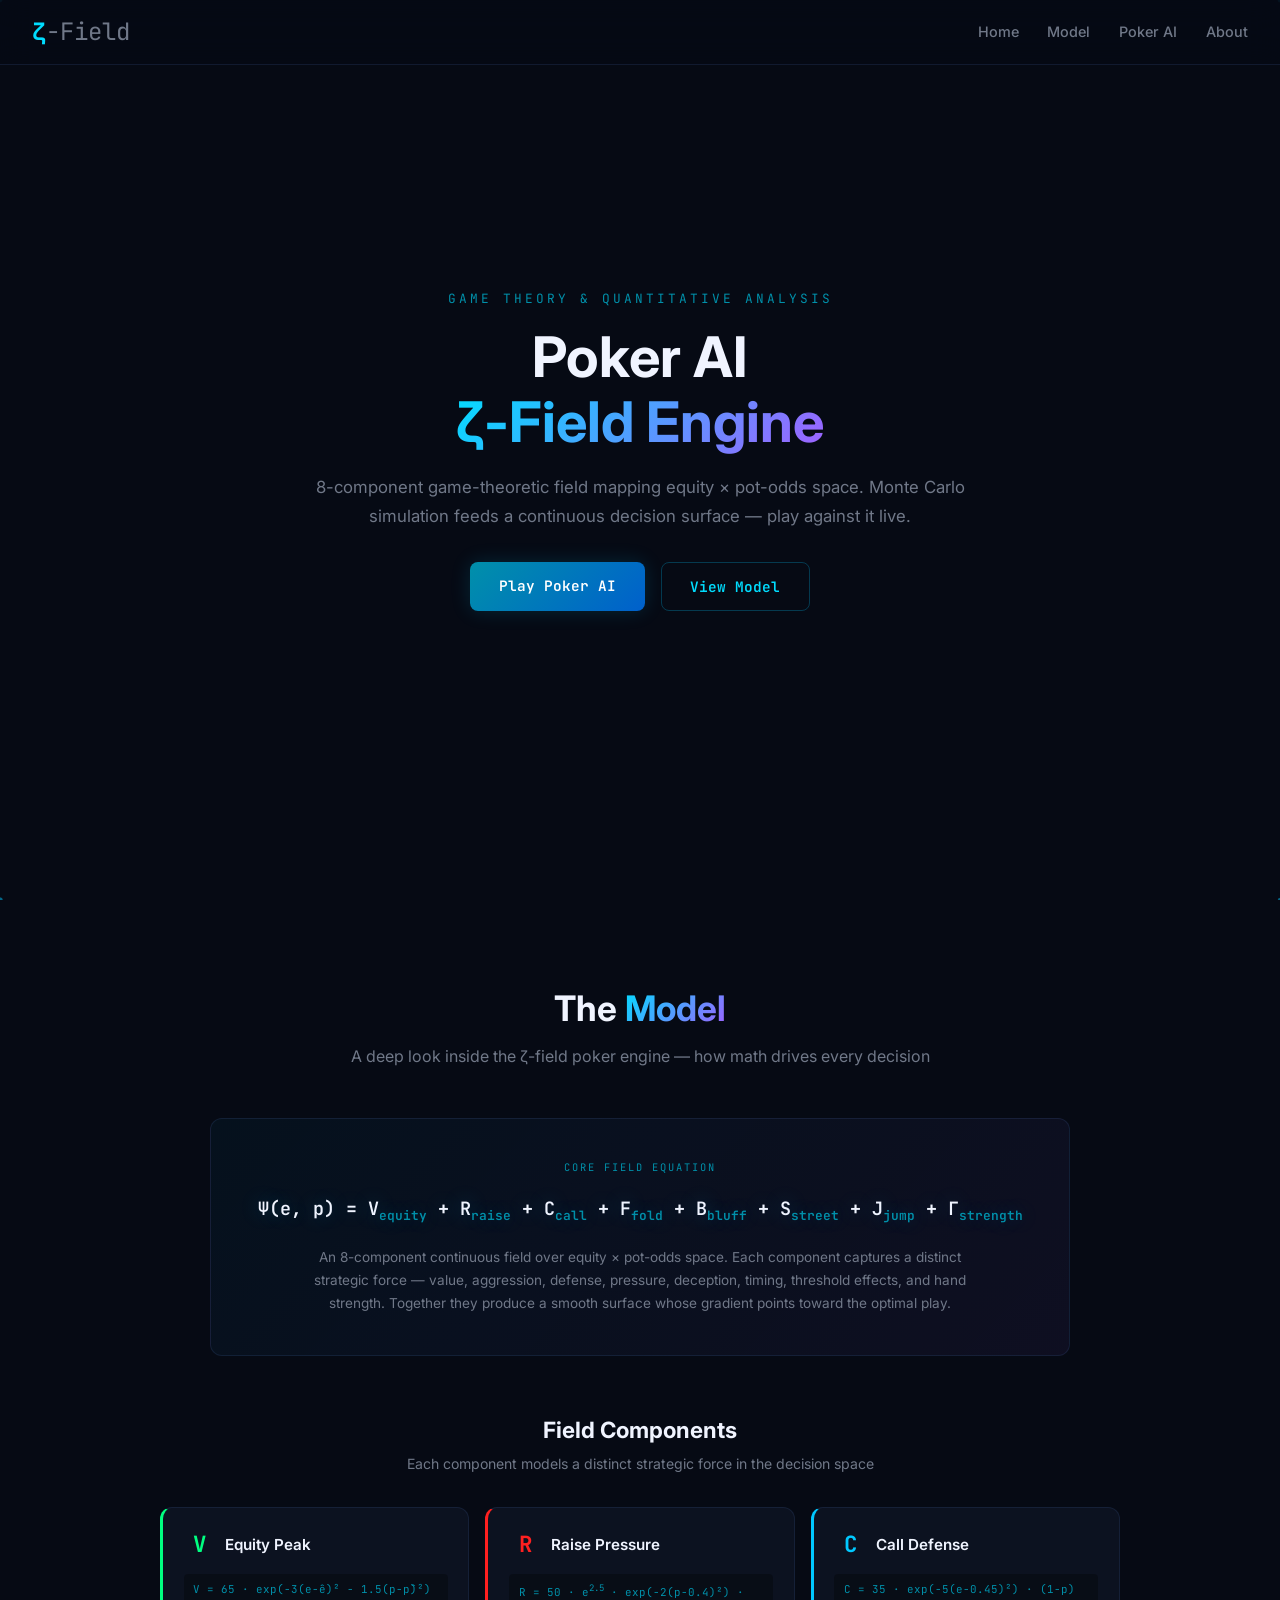
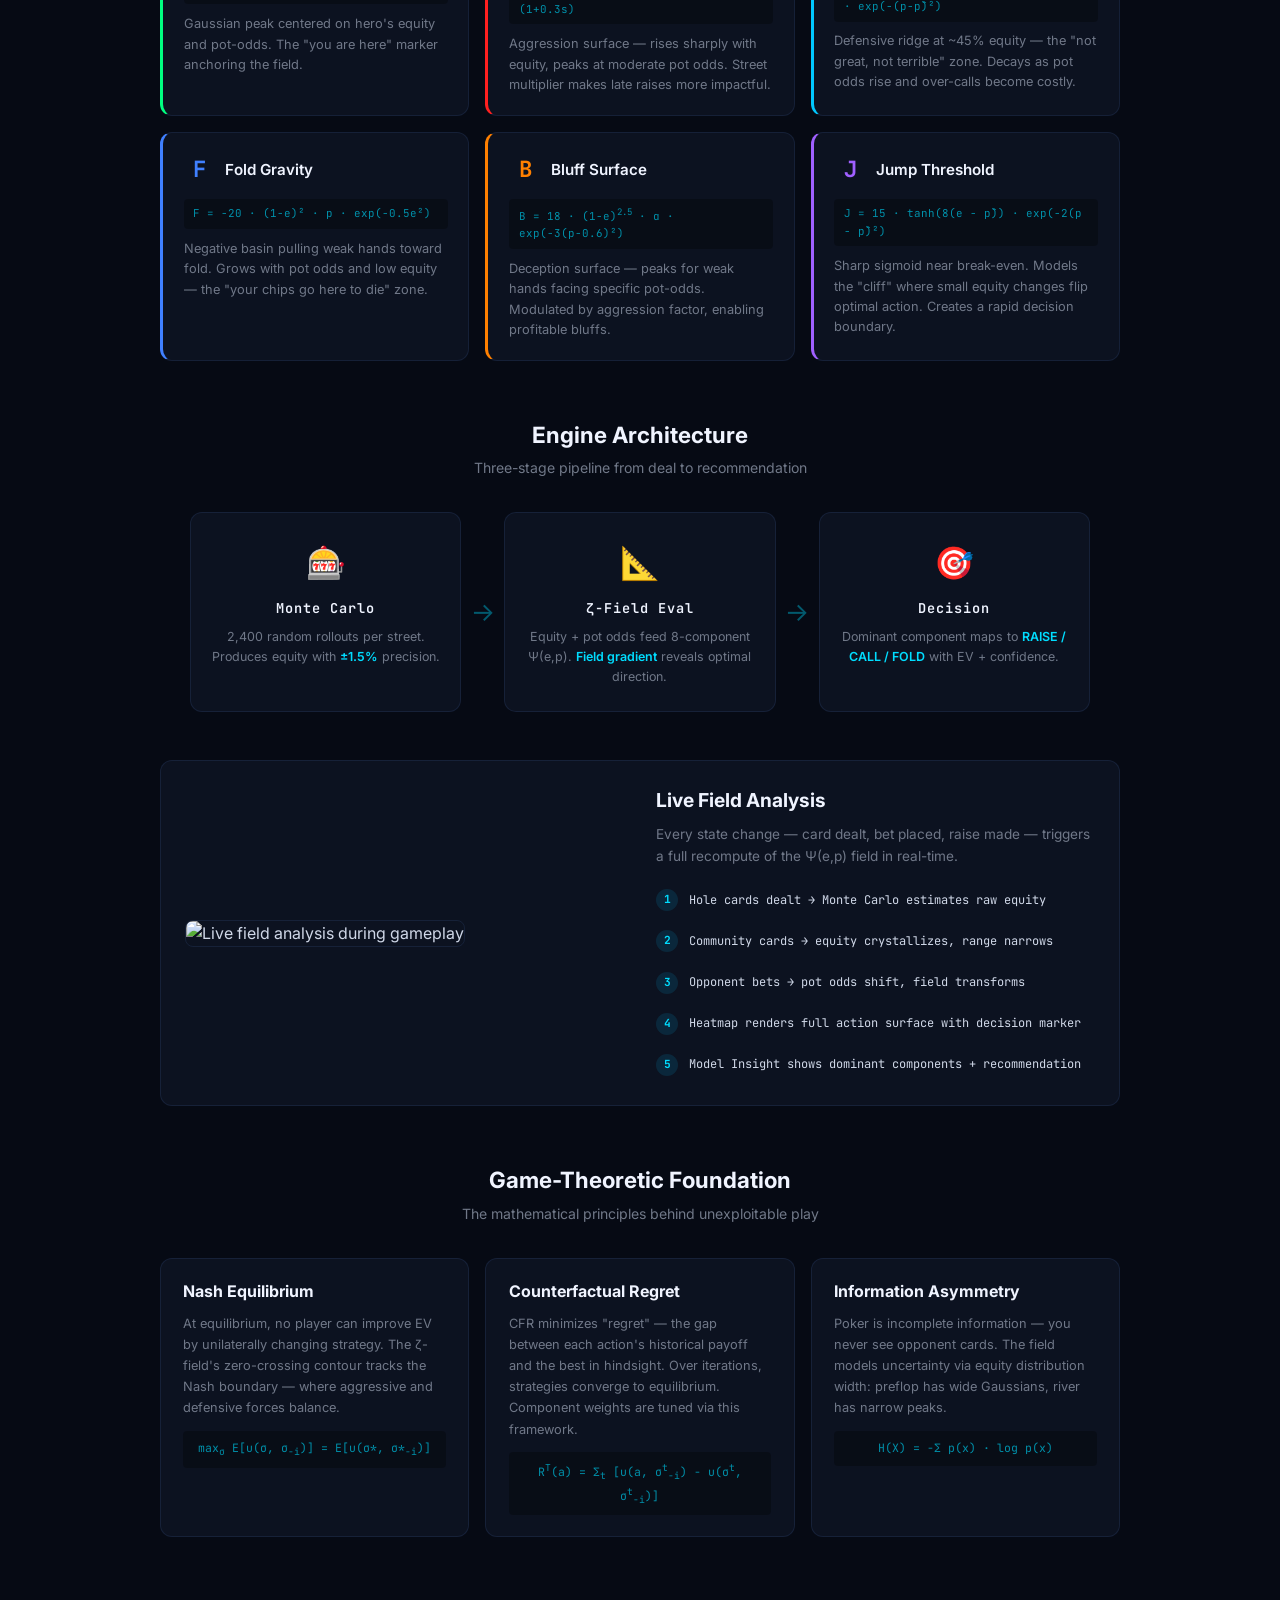
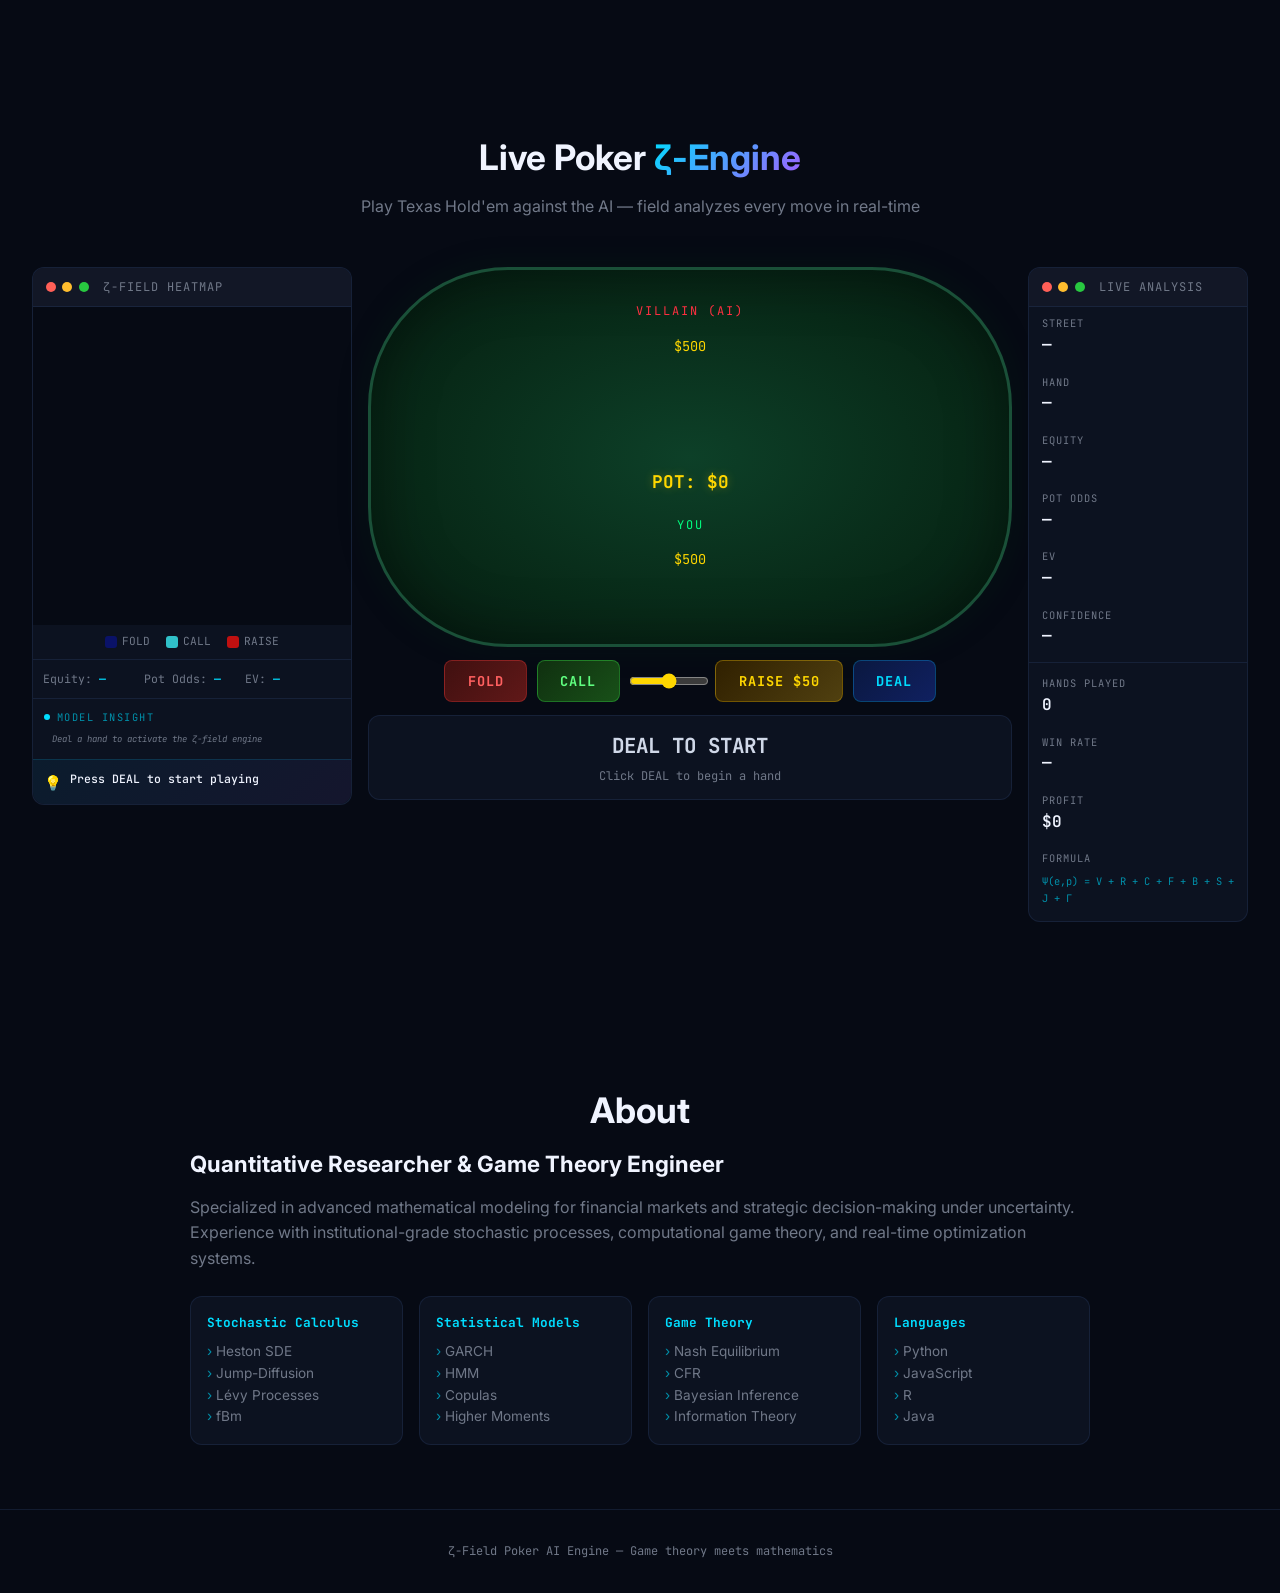
==== portfolio/index.html @ fd322543 "feat: ζ-Field Poker AI Engine — live strategy analysis - Interactive Texas Hold'em with real-time ζ-" ====
<!DOCTYPE html>
<html lang="en">

<head>
  <meta charset="UTF-8">
  <meta name="viewport" content="width=device-width, initial-scale=1.0">
  <meta http-equiv="Cache-Control" content="no-cache, no-store, must-revalidate">
  <meta http-equiv="Pragma" content="no-cache">
  <meta http-equiv="Expires" content="0">
  <title>ζ-Field Poker AI — Live Strategy Analysis</title>
  <meta name="description"
    content="Advanced quantitative models: Heston SV, GARCH, Merton jump-diffusion, Lévy processes, and game-theoretic poker AI with live information field analysis.">
  <link rel="preconnect" href="https://fonts.googleapis.com">
  <link
    href="https://fonts.googleapis.com/css2?family=Inter:wght@300;400;500;600;700&family=JetBrains+Mono:wght@400;500;700&display=swap"
    rel="stylesheet">
  <link rel="stylesheet" href="style.css?v=6">
</head>

<body>
  <!-- ═══ NAV ═══ -->
  <nav id="nav">
    <div class="nav-brand">ζ<span>-Field</span></div>
    <div class="nav-links">
      <a href="#hero">Home</a>
      <a href="#models">Model</a>
      <a href="#poker">Poker AI</a>
      <a href="#about">About</a>
    </div>
  </nav>

  <!-- ═══ HERO ═══ -->
  <section id="hero">
    <canvas id="hero-canvas"></canvas>
    <div class="hero-content">
      <p class="hero-tag">GAME THEORY & QUANTITATIVE ANALYSIS</p>
      <h1>Poker AI<br><span class="gradient-text">ζ-Field Engine</span></h1>
      <p class="hero-desc">8-component game-theoretic field mapping equity × pot-odds space. Monte Carlo simulation
        feeds a continuous decision surface — play against it live.</p>
      <div class="hero-btns">
        <a href="#poker" class="btn btn-primary">Play Poker AI</a>
        <a href="#models" class="btn btn-secondary">View Model</a>
      </div>
    </div>
  </section>

  <!-- ═══ MODEL (Poker AI Deep-Dive) ═══ -->
  <section id="models">
    <h2 class="section-title">The <span class="gradient-text">Model</span></h2>
    <p class="section-sub">A deep look inside the ζ-field poker engine — how math drives every decision</p>

    <!-- Formula Banner -->
    <div class="formula-banner">
      <div class="formula-label">CORE FIELD EQUATION</div>
      <div class="formula-main">
        Ψ(e, p) = V<sub>equity</sub> + R<sub>raise</sub> + C<sub>call</sub> + F<sub>fold</sub> + B<sub>bluff</sub> +
        S<sub>street</sub> + J<sub>jump</sub> + Γ<sub>strength</sub>
      </div>
      <div class="formula-desc">
        An 8-component continuous field over equity × pot-odds space. Each component captures a distinct
        strategic force — value, aggression, defense, pressure, deception, timing, threshold effects, and hand strength.
        Together they produce a smooth surface whose gradient points toward the optimal play.
      </div>
    </div>

    <!-- Component Breakdown -->
    <h3 class="model-section-title">Field Components</h3>
    <p class="model-section-sub">Each component models a distinct strategic force in the decision space</p>

    <div class="component-cards-grid">
      <div class="comp-card" style="--accent:#00ff80">
        <div class="comp-card-header">
          <span class="comp-symbol">V</span>
          <span class="comp-name">Equity Peak</span>
        </div>
        <div class="comp-formula">V = 65 · exp(-3(e−ê)² − 1.5(p−p̂)²)</div>
        <p class="comp-desc">Gaussian peak centered on hero's equity and pot-odds. The "you are here" marker anchoring
          the field.</p>
      </div>

      <div class="comp-card" style="--accent:#ff2020">
        <div class="comp-card-header">
          <span class="comp-symbol">R</span>
          <span class="comp-name">Raise Pressure</span>
        </div>
        <div class="comp-formula">R = 50 · e<sup>2.5</sup> · exp(-2(p−0.4)²) · (1+0.3s)</div>
        <p class="comp-desc">Aggression surface — rises sharply with equity, peaks at moderate pot odds. Street
          multiplier makes late raises more impactful.</p>
      </div>

      <div class="comp-card" style="--accent:#00c8ff">
        <div class="comp-card-header">
          <span class="comp-symbol">C</span>
          <span class="comp-name">Call Defense</span>
        </div>
        <div class="comp-formula">C = 35 · exp(-5(e−0.45)²) · (1−p) · exp(-(p−p̂)²)</div>
        <p class="comp-desc">Defensive ridge at ~45% equity — the "not great, not terrible" zone. Decays as pot odds
          rise and over-calls become costly.</p>
      </div>

      <div class="comp-card" style="--accent:#4080ff">
        <div class="comp-card-header">
          <span class="comp-symbol">F</span>
          <span class="comp-name">Fold Gravity</span>
        </div>
        <div class="comp-formula">F = −20 · (1−e)² · p · exp(-0.5e²)</div>
        <p class="comp-desc">Negative basin pulling weak hands toward fold. Grows with pot odds and low equity — the
          "your chips go here to die" zone.</p>
      </div>

      <div class="comp-card" style="--accent:#ff8000">
        <div class="comp-card-header">
          <span class="comp-symbol">B</span>
          <span class="comp-name">Bluff Surface</span>
        </div>
        <div class="comp-formula">B = 18 · (1−e)<sup>2.5</sup> · α · exp(-3(p−0.6)²)</div>
        <p class="comp-desc">Deception surface — peaks for weak hands facing specific pot-odds. Modulated by aggression
          factor, enabling profitable bluffs.</p>
      </div>

      <div class="comp-card" style="--accent:#a060ff">
        <div class="comp-card-header">
          <span class="comp-symbol">J</span>
          <span class="comp-name">Jump Threshold</span>
        </div>
        <div class="comp-formula">J = 15 · tanh(8(e − p̂)) · exp(-2(p − p̂)²)</div>
        <p class="comp-desc">Sharp sigmoid near break-even. Models the "cliff" where small equity changes flip optimal
          action. Creates a rapid decision boundary.</p>
      </div>
    </div>

    <!-- Architecture Pipeline -->
    <h3 class="model-section-title">Engine Architecture</h3>
    <p class="model-section-sub">Three-stage pipeline from deal to recommendation</p>

    <div class="architecture-pipeline">
      <div class="pipe-stage">
        <div class="pipe-icon">🎰</div>
        <div class="pipe-title">Monte Carlo</div>
        <div class="pipe-desc">2,400 random rollouts per street. Produces equity with <span
            class="pipe-highlight">±1.5%</span> precision.</div>
      </div>
      <div class="pipe-arrow">→</div>
      <div class="pipe-stage">
        <div class="pipe-icon">📐</div>
        <div class="pipe-title">ζ-Field Eval</div>
        <div class="pipe-desc">Equity + pot odds feed 8-component Ψ(e,p). <span class="pipe-highlight">Field
            gradient</span> reveals optimal direction.</div>
      </div>
      <div class="pipe-arrow">→</div>
      <div class="pipe-stage">
        <div class="pipe-icon">🎯</div>
        <div class="pipe-title">Decision</div>
        <div class="pipe-desc">Dominant component maps to <span class="pipe-highlight">RAISE / CALL / FOLD</span> with
          EV + confidence.</div>
      </div>
    </div>

    <!-- How It Works — with GIF -->
    <div class="model-walkthrough">
      <div class="walkthrough-visual">
        <img src="assets/poker_game_analysis.gif" alt="Live field analysis during gameplay" loading="lazy">
      </div>
      <div class="walkthrough-text">
        <h3>Live Field Analysis</h3>
        <p>Every state change — card dealt, bet placed, raise made — triggers a full recompute of the Ψ(e,p) field in
          real-time.</p>
        <div class="walkthrough-steps">
          <div class="ws"><span class="ws-num">1</span> Hole cards dealt → Monte Carlo estimates raw equity</div>
          <div class="ws"><span class="ws-num">2</span> Community cards → equity crystallizes, range narrows</div>
          <div class="ws"><span class="ws-num">3</span> Opponent bets → pot odds shift, field transforms</div>
          <div class="ws"><span class="ws-num">4</span> Heatmap renders full action surface with decision marker</div>
          <div class="ws"><span class="ws-num">5</span> Model Insight shows dominant components + recommendation</div>
        </div>
      </div>
    </div>

    <!-- Game Theory Section -->
    <div class="model-theory-section">
      <h3 class="model-section-title">Game-Theoretic Foundation</h3>
      <p class="model-section-sub">The mathematical principles behind unexploitable play</p>
      <div class="theory-grid">
        <div class="theory-card">
          <h4>Nash Equilibrium</h4>
          <p>At equilibrium, no player can improve EV by unilaterally changing strategy. The ζ-field's zero-crossing
            contour tracks the Nash boundary — where aggressive and defensive forces balance.</p>
          <div class="theory-formula">max<sub>σ</sub> E[u(σ, σ<sub>−i</sub>)] = E[u(σ*, σ*<sub>−i</sub>)]</div>
        </div>
        <div class="theory-card">
          <h4>Counterfactual Regret</h4>
          <p>CFR minimizes "regret" — the gap between each action's historical payoff and the best in hindsight. Over
            iterations, strategies converge to equilibrium. Component weights are tuned via this framework.</p>
          <div class="theory-formula">R<sup>T</sup>(a) = Σ<sub>t</sub> [u(a, σ<sup>t</sup><sub>−i</sub>) −
            u(σ<sup>t</sup>, σ<sup>t</sup><sub>−i</sub>)]</div>
        </div>
        <div class="theory-card">
          <h4>Information Asymmetry</h4>
          <p>Poker is incomplete information — you never see opponent cards. The field models uncertainty via equity
            distribution width: preflop has wide Gaussians, river has narrow peaks.</p>
          <div class="theory-formula">H(X) = −Σ p(x) · log p(x)</div>
        </div>
      </div>
    </div>
  </section>

  <!-- ═══ POKER GAME ═══ -->
  <section id="poker">
    <h2 class="section-title">Live Poker <span class="gradient-text">ζ-Engine</span></h2>
    <p class="section-sub">Play Texas Hold'em against the AI — field analyzes every move in real-time</p>

    <div class="poker-layout">
      <!-- LEFT: Field heatmap -->
      <div class="poker-field-panel">
        <div class="panel-header">
          <span class="panel-dot red"></span><span class="panel-dot yellow"></span><span class="panel-dot green"></span>
          <span class="panel-title">ζ-FIELD HEATMAP</span>
        </div>
        <canvas id="field-canvas" width="400" height="400"></canvas>
        <div class="field-legend">
          <span class="legend-item"><span class="swatch" style="background:#0a1268"></span>FOLD</span>
          <span class="legend-item"><span class="swatch" style="background:#30c0c8"></span>CALL</span>
          <span class="legend-item"><span class="swatch" style="background:#c01010"></span>RAISE</span>
        </div>
        <div id="field-info" class="field-info">
          <div>Equity: <span id="fi-equity">—</span></div>
          <div>Pot Odds: <span id="fi-potodds">—</span></div>
          <div>EV: <span id="fi-ev">—</span></div>
        </div>
        <div class="model-commentary" id="model-commentary">
          <div class="commentary-header">MODEL INSIGHT</div>
          <div class="c-context" style="font-style:italic;opacity:0.7">Deal a hand to activate the ζ-field engine</div>
        </div>
        <div class="suggestion-line" id="suggestion-line">
          <span class="suggestion-icon" id="suggestion-icon">💡</span>
          <span class="suggestion-text" id="suggestion-text">Press DEAL to start playing</span>
        </div>
      </div>

      <!-- CENTER: Game Table -->
      <div class="poker-table-panel">
        <div class="table-felt">
          <!-- Opponent -->
          <div class="player-area opp">
            <div class="player-label">VILLAIN (AI)</div>
            <div class="player-cards" id="opp-cards"></div>
            <div class="player-stack" id="opp-stack">$500</div>
          </div>

          <!-- Community -->
          <div class="community-area">
            <div class="community-cards" id="community-cards"></div>
            <div class="pot-display" id="pot-display">POT: $0</div>
          </div>

          <!-- Hero -->
          <div class="player-area hero">
            <div class="player-label">YOU</div>
            <div class="player-cards" id="hero-cards"></div>
            <div class="player-stack" id="hero-stack">$500</div>
          </div>
        </div>

        <!-- Controls -->
        <div class="controls" id="controls">
          <button class="ctrl-btn fold" id="btn-fold" onclick="pokerUI.fold()">FOLD</button>
          <button class="ctrl-btn call" id="btn-call" onclick="pokerUI.call()">CALL</button>
          <div class="raise-group">
            <input type="range" id="raise-slider" min="1" max="100" value="50">
            <button class="ctrl-btn raise" id="btn-raise" onclick="pokerUI.raise()">RAISE $<span
                id="raise-val">50</span></button>
          </div>
          <button class="ctrl-btn deal" id="btn-deal" onclick="pokerUI.newHand()">DEAL</button>
        </div>

        <!-- Recommendation -->
        <div class="recommendation" id="recommendation">
          <div class="rec-action" id="rec-action">DEAL TO START</div>
          <div class="rec-details" id="rec-details">Click DEAL to begin a hand</div>
        </div>
      </div>

      <!-- RIGHT: Stats -->
      <div class="poker-stats-panel">
        <div class="panel-header">
          <span class="panel-dot red"></span><span class="panel-dot yellow"></span><span class="panel-dot green"></span>
          <span class="panel-title">LIVE ANALYSIS</span>
        </div>
        <div class="stat-block">
          <div class="stat-label">STREET</div>
          <div class="stat-value" id="stat-street">—</div>
        </div>
        <div class="stat-block">
          <div class="stat-label">HAND</div>
          <div class="stat-value" id="stat-hand">—</div>
        </div>
        <div class="stat-block">
          <div class="stat-label">EQUITY</div>
          <div class="stat-value" id="stat-equity">—</div>
        </div>
        <div class="stat-block">
          <div class="stat-label">POT ODDS</div>
          <div class="stat-value" id="stat-potodds">—</div>
        </div>
        <div class="stat-block">
          <div class="stat-label">EV</div>
          <div class="stat-value" id="stat-ev">—</div>
        </div>
        <div class="stat-block">
          <div class="stat-label">CONFIDENCE</div>
          <div class="stat-value" id="stat-conf">—</div>
        </div>
        <hr class="stat-divider">
        <div class="stat-block">
          <div class="stat-label">HANDS PLAYED</div>
          <div class="stat-value" id="stat-hands">0</div>
        </div>
        <div class="stat-block">
          <div class="stat-label">WIN RATE</div>
          <div class="stat-value" id="stat-winrate">—</div>
        </div>
        <div class="stat-block">
          <div class="stat-label">PROFIT</div>
          <div class="stat-value" id="stat-profit">$0</div>
        </div>
        <div class="stat-block">
          <div class="stat-label">FORMULA</div>
          <div class="stat-formula">Ψ(e,p) = V + R + C + F + B + S + J + Γ</div>
        </div>
      </div>
    </div>
  </section>

  <!-- ═══ ABOUT ═══ -->
  <section id="about">
    <h2 class="section-title">About</h2>
    <div class="about-content">
      <div class="about-text">
        <h3>Quantitative Researcher & Game Theory Engineer</h3>
        <p>Specialized in advanced mathematical modeling for financial markets and strategic decision-making under
          uncertainty. Experience with institutional-grade stochastic processes, computational game theory, and
          real-time optimization systems.</p>
        <div class="skills-grid">
          <div class="skill-group">
            <h4>Stochastic Calculus</h4>
            <ul>
              <li>Heston SDE</li>
              <li>Jump-Diffusion</li>
              <li>Lévy Processes</li>
              <li>fBm</li>
            </ul>
          </div>
          <div class="skill-group">
            <h4>Statistical Models</h4>
            <ul>
              <li>GARCH</li>
              <li>HMM</li>
              <li>Copulas</li>
              <li>Higher Moments</li>
            </ul>
          </div>
          <div class="skill-group">
            <h4>Game Theory</h4>
            <ul>
              <li>Nash Equilibrium</li>
              <li>CFR</li>
              <li>Bayesian Inference</li>
              <li>Information Theory</li>
            </ul>
          </div>
          <div class="skill-group">
            <h4>Languages</h4>
            <ul>
              <li>Python</li>
              <li>JavaScript</li>
              <li>R</li>
              <li>Java</li>
            </ul>
          </div>
        </div>
      </div>
    </div>
  </section>

  <footer>
    <p>ζ-Field Poker AI Engine — Game theory meets mathematics</p>
  </footer>

  <script type="module" src="poker/ui.js?v=6"></script>
  <script src="main.js?v=6"></script>
</body>

</html>
---- portfolio/style.css ----
/* ═══════════════════════════════════════════════════════════
   ζ-Field Portfolio — Design System
   Dark premium aesthetic with glassmorphism + cyan accents
   ═══════════════════════════════════════════════════════════ */

/* ── Reset ── */
*,
*::before,
*::after {
  box-sizing: border-box;
  margin: 0;
  padding: 0;
}

:root {
  --bg-deep: #060a14;
  --bg-card: #0c1220;
  --bg-glass: rgba(12, 18, 32, 0.75);
  --bg-felt: #0a3020;
  --border: rgba(40, 60, 100, 0.35);
  --border-glow: rgba(0, 200, 255, 0.25);
  --cyan: #00ddff;
  --cyan-dim: #0090aa;
  --green: #00ff80;
  --red: #ff3040;
  --gold: #ffd700;
  --orange: #ff8c00;
  --text: #d0d8e8;
  --text-dim: #707888;
  --text-bright: #f0f4ff;
  --mono: 'JetBrains Mono', 'Fira Code', monospace;
  --sans: 'Inter', system-ui, sans-serif;
  --radius: 12px;
  --glow: 0 0 20px rgba(0, 200, 255, 0.15);
}

html {
  scroll-behavior: smooth;
}

body {
  font-family: var(--sans);
  background: var(--bg-deep);
  color: var(--text);
  line-height: 1.6;
  overflow-x: hidden;
}

/* ── NAV ── */
#nav {
  position: fixed;
  top: 0;
  left: 0;
  right: 0;
  z-index: 100;
  display: flex;
  align-items: center;
  justify-content: space-between;
  padding: 0.8rem 2rem;
  background: rgba(6, 10, 20, 0.85);
  backdrop-filter: blur(16px);
  border-bottom: 1px solid var(--border);
}

.nav-brand {
  font-family: var(--mono);
  font-size: 1.5rem;
  font-weight: 700;
  color: var(--cyan);
}

.nav-brand span {
  color: var(--text-dim);
  font-weight: 400;
}

.nav-links {
  display: flex;
  gap: 1.8rem;
}

.nav-links a {
  color: var(--text-dim);
  text-decoration: none;
  font-size: 0.9rem;
  font-weight: 500;
  transition: color 0.2s;
}

.nav-links a:hover {
  color: var(--cyan);
}

/* ── HERO ── */
#hero {
  position: relative;
  min-height: 100vh;
  display: flex;
  align-items: center;
  justify-content: center;
  overflow: hidden;
}

#hero-canvas {
  position: absolute;
  inset: 0;
  width: 100%;
  height: 100%;
  opacity: 0.5;
}

.hero-content {
  position: relative;
  z-index: 2;
  text-align: center;
  max-width: 720px;
  padding: 2rem;
}

.hero-tag {
  font-family: var(--mono);
  font-size: 0.8rem;
  letter-spacing: 3px;
  color: var(--cyan-dim);
  margin-bottom: 1rem;
}

.hero-content h1 {
  font-size: 3.5rem;
  font-weight: 700;
  line-height: 1.15;
  color: var(--text-bright);
  margin-bottom: 1.2rem;
}

.gradient-text {
  background: linear-gradient(135deg, var(--cyan), #a060ff, var(--cyan));
  background-size: 200% 200%;
  -webkit-background-clip: text;
  -webkit-text-fill-color: transparent;
  background-clip: text;
  animation: gradShift 4s ease infinite;
}

@keyframes gradShift {

  0%,
  100% {
    background-position: 0% 50%;
  }

  50% {
    background-position: 100% 50%;
  }
}

.hero-desc {
  font-size: 1.05rem;
  color: var(--text-dim);
  margin-bottom: 2rem;
  line-height: 1.7;
}

.hero-btns {
  display: flex;
  gap: 1rem;
  justify-content: center;
}

.btn {
  display: inline-block;
  padding: 0.75rem 1.8rem;
  border-radius: 8px;
  font-family: var(--mono);
  font-size: 0.9rem;
  font-weight: 600;
  text-decoration: none;
  transition: all 0.25s;
  cursor: pointer;
  border: none;
}

.btn-primary {
  background: linear-gradient(135deg, var(--cyan-dim), #0060cc);
  color: #fff;
  box-shadow: var(--glow);
}

.btn-primary:hover {
  transform: translateY(-2px);
  box-shadow: 0 0 30px rgba(0, 200, 255, 0.3);
}

.btn-secondary {
  background: transparent;
  color: var(--cyan);
  border: 1px solid var(--border-glow);
}

.btn-secondary:hover {
  background: rgba(0, 200, 255, 0.08);
}

/* ── SECTIONS ── */
section {
  padding: 5rem 2rem;
  max-width: 1400px;
  margin: 0 auto;
}

.section-title {
  font-size: 2.2rem;
  font-weight: 700;
  text-align: center;
  margin-bottom: 0.5rem;
  color: var(--text-bright);
}

.section-sub {
  text-align: center;
  color: var(--text-dim);
  font-size: 1rem;
  margin-bottom: 3rem;
}

/* ── FORMULA BANNER ── */
.formula-banner {
  text-align: center;
  padding: 2.5rem 2rem;
  margin: 2rem auto;
  max-width: 860px;
  background: linear-gradient(135deg, rgba(0, 200, 255, 0.04), rgba(160, 96, 255, 0.06));
  border: 1px solid var(--border);
  border-radius: var(--radius);
  position: relative;
}

.formula-label {
  font-family: var(--mono);
  font-size: 0.65rem;
  letter-spacing: 2px;
  color: var(--cyan-dim);
  margin-bottom: 1rem;
}

.formula-main {
  font-family: var(--mono);
  font-size: 1.15rem;
  font-weight: 600;
  color: var(--text-bright);
  text-shadow: 0 0 20px rgba(0, 200, 255, 0.3);
  line-height: 1.8;
  margin-bottom: 1.2rem;
}

.formula-main sub {
  font-size: 0.7em;
  color: var(--cyan-dim);
}

.formula-desc {
  font-size: 0.85rem;
  color: var(--text-dim);
  line-height: 1.7;
  max-width: 680px;
  margin: 0 auto;
}

/* ── MODEL SECTION TITLES ── */
.model-section-title {
  text-align: center;
  font-size: 1.4rem;
  color: var(--text-bright);
  margin-top: 3.5rem;
  margin-bottom: 0.3rem;
}

.model-section-sub {
  text-align: center;
  font-size: 0.88rem;
  color: var(--text-dim);
  margin-bottom: 2rem;
}

/* ── COMPONENT CARDS (3×2) ── */
.component-cards-grid {
  display: grid;
  grid-template-columns: repeat(3, 1fr);
  gap: 1rem;
  max-width: 960px;
  margin: 0 auto 2rem;
}

.comp-card {
  background: var(--bg-card);
  border: 1px solid var(--border);
  border-left: 3px solid var(--accent, var(--cyan));
  border-radius: var(--radius);
  padding: 1.2rem 1.3rem;
  transition: transform 0.25s, box-shadow 0.25s, border-color 0.25s;
}

.comp-card:hover {
  transform: translateY(-3px);
  box-shadow: 0 0 18px rgba(0, 200, 255, 0.12);
  border-color: var(--accent, var(--cyan));
}

.comp-card-header {
  display: flex;
  align-items: center;
  gap: 0.6rem;
  margin-bottom: 0.7rem;
}

.comp-symbol {
  font-family: var(--mono);
  font-size: 1.4rem;
  font-weight: 700;
  color: var(--accent, var(--cyan));
  width: 2rem;
  text-align: center;
}

.comp-name {
  font-size: 0.95rem;
  font-weight: 600;
  color: var(--text-bright);
}

.comp-formula {
  font-family: var(--mono);
  font-size: 0.68rem;
  color: var(--cyan-dim);
  background: rgba(0, 0, 0, 0.3);
  padding: 0.4rem 0.6rem;
  border-radius: 4px;
  margin-bottom: 0.6rem;
  line-height: 1.6;
}

.comp-desc {
  font-size: 0.8rem;
  color: var(--text-dim);
  line-height: 1.6;
  margin: 0;
}

/* ── ARCHITECTURE PIPELINE ── */
.architecture-pipeline {
  display: flex;
  align-items: stretch;
  justify-content: center;
  gap: 0;
  max-width: 900px;
  margin: 0 auto 3rem;
}

.pipe-stage {
  flex: 1;
  text-align: center;
  padding: 1.5rem 1.2rem;
  background: var(--bg-card);
  border: 1px solid var(--border);
  border-radius: var(--radius);
  transition: transform 0.25s, box-shadow 0.25s;
}

.pipe-stage:hover {
  transform: translateY(-2px);
  box-shadow: 0 0 12px rgba(0, 200, 255, 0.1);
}

.pipe-icon {
  font-size: 2rem;
  margin-bottom: 0.6rem;
}

.pipe-title {
  font-family: var(--mono);
  font-size: 0.85rem;
  font-weight: 600;
  color: var(--text-bright);
  letter-spacing: 1px;
  margin-bottom: 0.5rem;
}

.pipe-desc {
  font-size: 0.78rem;
  color: var(--text-dim);
  line-height: 1.6;
}

.pipe-highlight {
  color: var(--cyan);
  font-weight: 600;
}

.pipe-arrow {
  display: flex;
  align-items: center;
  font-size: 1.6rem;
  color: var(--cyan-dim);
  padding: 0 0.6rem;
  opacity: 0.6;
}

/* ── MODEL WALKTHROUGH ── */
.model-walkthrough {
  display: grid;
  grid-template-columns: 1fr 1fr;
  gap: 2rem;
  align-items: center;
  max-width: 960px;
  margin: 2rem auto 3rem;
  padding: 1.5rem;
  background: var(--bg-card);
  border: 1px solid var(--border);
  border-radius: var(--radius);
}

.walkthrough-visual img {
  width: 100%;
  border-radius: 8px;
  border: 1px solid var(--border);
}

.walkthrough-text h3 {
  font-size: 1.2rem;
  color: var(--text-bright);
  margin-bottom: 0.5rem;
}

.walkthrough-text>p {
  font-size: 0.85rem;
  color: var(--text-dim);
  line-height: 1.6;
  margin-bottom: 1rem;
}

.walkthrough-steps {
  display: flex;
  flex-direction: column;
  gap: 0.5rem;
}

.ws {
  display: flex;
  align-items: center;
  gap: 0.7rem;
  font-family: var(--mono);
  font-size: 0.75rem;
  color: var(--text);
  padding: 0.35rem 0;
}

.ws-num {
  display: flex;
  align-items: center;
  justify-content: center;
  width: 22px;
  height: 22px;
  border-radius: 50%;
  background: rgba(0, 200, 255, 0.12);
  color: var(--cyan);
  font-weight: 700;
  font-size: 0.7rem;
  flex-shrink: 0;
}

/* ── THEORY SECTION ── */
.model-theory-section {
  max-width: 960px;
  margin: 0 auto 2rem;
}

.theory-grid {
  display: grid;
  grid-template-columns: repeat(3, 1fr);
  gap: 1rem;
}

.theory-card {
  background: var(--bg-card);
  border: 1px solid var(--border);
  border-radius: var(--radius);
  padding: 1.3rem 1.4rem;
  transition: transform 0.25s, box-shadow 0.25s;
}

.theory-card:hover {
  transform: translateY(-2px);
  box-shadow: 0 0 14px rgba(0, 200, 255, 0.08);
}

.theory-card h4 {
  font-size: 1rem;
  color: var(--text-bright);
  margin-bottom: 0.5rem;
}

.theory-card p {
  font-size: 0.8rem;
  color: var(--text-dim);
  line-height: 1.65;
  margin-bottom: 0.8rem;
}

.theory-formula {
  font-family: var(--mono);
  font-size: 0.72rem;
  color: var(--cyan-dim);
  background: rgba(0, 0, 0, 0.3);
  padding: 0.5rem 0.7rem;
  border-radius: 4px;
  text-align: center;
}

/* ═══════════════════════════════════════════
   POKER GAME
   ═══════════════════════════════════════════ */
.poker-layout {
  display: grid;
  grid-template-columns: 320px 1fr 220px;
  gap: 1rem;
  align-items: start;
}

/* ── PANEL HEADER ── */
.panel-header {
  display: flex;
  align-items: center;
  gap: 0.4rem;
  padding: 0.6rem 0.8rem;
  background: rgba(20, 25, 40, 0.8);
  border-radius: 8px 8px 0 0;
  border-bottom: 1px solid var(--border);
}

.panel-dot {
  width: 10px;
  height: 10px;
  border-radius: 50%;
}

.panel-dot.red {
  background: #ff5f57;
}

.panel-dot.yellow {
  background: #ffbd2e;
}

.panel-dot.green {
  background: #28c840;
}

.panel-title {
  font-family: var(--mono);
  font-size: 0.75rem;
  color: var(--text-dim);
  margin-left: 0.5rem;
  letter-spacing: 1px;
}

/* ── FIELD PANEL (left) ── */
.poker-field-panel {
  background: var(--bg-card);
  border: 1px solid var(--border);
  border-radius: var(--radius);
  overflow: hidden;
}

#field-canvas {
  width: 100%;
  height: auto;
  display: block;
  background: #060a14;
}

.field-legend {
  display: flex;
  justify-content: center;
  gap: 1rem;
  padding: 0.5rem;
  font-size: 0.7rem;
  color: var(--text-dim);
  font-family: var(--mono);
}

.legend-item {
  display: flex;
  align-items: center;
  gap: 0.3rem;
}

.swatch {
  width: 12px;
  height: 12px;
  border-radius: 3px;
}

.field-info {
  display: grid;
  grid-template-columns: 1fr 1fr 1fr;
  padding: 0.6rem;
  gap: 0.3rem;
  font-family: var(--mono);
  font-size: 0.72rem;
  color: var(--text-dim);
  border-top: 1px solid var(--border);
}

.field-info span {
  color: var(--cyan);
  font-weight: 600;
}

/* ── MODEL COMMENTARY ── */
.model-commentary {
  border-top: 1px solid var(--border);
  padding: 0.6rem 0.7rem;
}

.commentary-header {
  font-family: var(--mono);
  font-size: 0.65rem;
  letter-spacing: 1.5px;
  color: var(--cyan-dim);
  margin-bottom: 0.4rem;
  display: flex;
  align-items: center;
  gap: 0.4rem;
}

.commentary-header::before {
  content: '';
  display: inline-block;
  width: 6px;
  height: 6px;
  border-radius: 50%;
  background: var(--cyan);
  animation: pulse-dot 1.5s ease-in-out infinite;
}

@keyframes pulse-dot {

  0%,
  100% {
    opacity: 0.3;
  }

  50% {
    opacity: 1;
  }
}

@keyframes fadeSlideIn {
  from {
    opacity: 0;
    transform: translateX(-6px);
  }

  to {
    opacity: 1;
    transform: translateX(0);
  }
}

/* ── Commentary structured lines ── */
.model-commentary .c-headline {
  font-family: var(--mono);
  font-size: 0.72rem;
  font-weight: 600;
  line-height: 1.5;
  padding: 0.35rem 0.5rem;
  margin-bottom: 0.15rem;
  background: rgba(0, 200, 255, 0.04);
  border-left: 2px solid var(--cyan);
  border-radius: 0 4px 4px 0;
  animation: fadeSlideIn 0.3s ease-out;
}

.model-commentary .c-stat {
  font-family: var(--mono);
  font-size: 0.62rem;
  line-height: 1.6;
  padding: 0.12rem 0.5rem;
  color: var(--text);
  animation: fadeSlideIn 0.3s ease-out 0.05s both;
}

.model-commentary .c-detail {
  font-family: var(--mono);
  font-size: 0.58rem;
  line-height: 1.5;
  padding: 0.1rem 0.5rem;
  color: var(--text-dim);
  letter-spacing: 0.5px;
  animation: fadeSlideIn 0.3s ease-out 0.1s both;
}

.model-commentary .c-context {
  font-family: var(--mono);
  font-size: 0.56rem;
  line-height: 1.5;
  padding: 0.1rem 0.5rem 0.2rem;
  color: var(--text-dim);
  font-style: italic;
  opacity: 0.7;
  animation: fadeSlideIn 0.3s ease-out 0.15s both;
}


/* ── SUGGESTION LINE ── */
.suggestion-line {
  display: flex;
  align-items: flex-start;
  gap: 0.5rem;
  padding: 0.6rem 0.7rem;
  background: linear-gradient(135deg, rgba(0, 200, 255, 0.06), rgba(160, 96, 255, 0.06));
  border-top: 1px solid rgba(0, 200, 255, 0.15);
  border-radius: 0 0 var(--radius) var(--radius);
}

.suggestion-icon {
  font-size: 0.9rem;
  flex-shrink: 0;
  margin-top: 1px;
}

.suggestion-text {
  font-family: var(--mono);
  font-size: 0.72rem;
  line-height: 1.5;
  color: var(--text-bright);
  font-weight: 500;
}

/* ── TABLE PANEL (center) ── */
.poker-table-panel {
  display: flex;
  flex-direction: column;
  gap: 0.8rem;
}

.table-felt {
  background: radial-gradient(ellipse at center, #0d4028 0%, #082a18 60%, #051a10 100%);
  border: 3px solid #1a5038;
  border-radius: 140px;
  padding: 2rem 1.5rem;
  display: flex;
  flex-direction: column;
  align-items: center;
  gap: 1.2rem;
  min-height: 380px;
  box-shadow: inset 0 0 60px rgba(0, 0, 0, 0.4), 0 0 30px rgba(0, 40, 20, 0.3);
}

/* Player areas */
.player-area {
  text-align: center;
}

.player-label {
  font-family: var(--mono);
  font-size: 0.75rem;
  letter-spacing: 2px;
  margin-bottom: 0.5rem;
}

.opp .player-label {
  color: var(--red);
}

.hero .player-label {
  color: var(--green);
}

.player-cards {
  display: flex;
  gap: 0.5rem;
  justify-content: center;
}

.player-stack {
  font-family: var(--mono);
  font-size: 0.85rem;
  color: var(--gold);
  margin-top: 0.4rem;
}

/* Cards */
.card {
  width: 58px;
  height: 82px;
  border-radius: 8px;
  display: flex;
  flex-direction: column;
  align-items: center;
  justify-content: center;
  font-weight: 700;
  box-shadow: 0 2px 8px rgba(0, 0, 0, 0.5);
  transition: transform 0.3s;
  position: relative;
  overflow: hidden;
}

.card:hover {
  transform: translateY(-4px);
}

.card-face {
  background: linear-gradient(145deg, #f8f6f0, #e8e4da);
  border: 2px solid #ccc;
}

.card-back {
  background: linear-gradient(145deg, #1a3060, #0c1838);
  border: 2px solid #2a4070;
}

.card-back::after {
  content: '🂠';
  font-size: 2rem;
  opacity: 0.3;
}

.card-rank {
  font-size: 1.4rem;
  line-height: 1;
}

.card-suit {
  font-size: 1.1rem;
  line-height: 1;
}

.card.red .card-rank,
.card.red .card-suit {
  color: #c02020;
}

.card.black .card-rank,
.card.black .card-suit {
  color: #1a1a2a;
}

/* Community */
.community-area {
  text-align: center;
}

.community-cards {
  display: flex;
  gap: 0.5rem;
  justify-content: center;
  min-height: 82px;
  align-items: center;
}

.pot-display {
  font-family: var(--mono);
  font-size: 1.1rem;
  font-weight: 700;
  color: var(--gold);
  margin-top: 0.6rem;
  text-shadow: 0 0 10px rgba(255, 215, 0, 0.3);
}

/* Controls */
.controls {
  display: flex;
  gap: 0.6rem;
  align-items: center;
  justify-content: center;
  flex-wrap: wrap;
}

.ctrl-btn {
  font-family: var(--mono);
  font-size: 0.85rem;
  font-weight: 700;
  padding: 0.7rem 1.4rem;
  border: none;
  border-radius: 8px;
  cursor: pointer;
  transition: all 0.2s;
  letter-spacing: 1px;
}

.ctrl-btn:hover {
  transform: translateY(-2px);
}

.ctrl-btn:disabled {
  opacity: 0.3;
  cursor: not-allowed;
  transform: none;
}

.ctrl-btn.fold {
  background: linear-gradient(135deg, #401010, #601818);
  color: #ff6060;
  border: 1px solid rgba(255, 60, 60, 0.3);
}

.ctrl-btn.call {
  background: linear-gradient(135deg, #103010, #185018);
  color: #60ff80;
  border: 1px solid rgba(60, 255, 80, 0.3);
}

.ctrl-btn.raise {
  background: linear-gradient(135deg, #302000, #504010);
  color: var(--gold);
  border: 1px solid rgba(255, 200, 0, 0.3);
}

.ctrl-btn.deal {
  background: linear-gradient(135deg, #0a1840, #102060);
  color: var(--cyan);
  border: 1px solid var(--border-glow);
}

.raise-group {
  display: flex;
  align-items: center;
  gap: 0.4rem;
}

#raise-slider {
  width: 80px;
  accent-color: var(--gold);
}

/* Recommendation */
.recommendation {
  background: var(--bg-card);
  border: 1px solid var(--border);
  border-radius: var(--radius);
  padding: 0.8rem 1.2rem;
  text-align: center;
}

.rec-action {
  font-family: var(--mono);
  font-size: 1.3rem;
  font-weight: 700;
  margin-bottom: 0.3rem;
}

.rec-details {
  font-family: var(--mono);
  font-size: 0.75rem;
  color: var(--text-dim);
}

/* ── STATS PANEL (right) ── */
.poker-stats-panel {
  background: var(--bg-card);
  border: 1px solid var(--border);
  border-radius: var(--radius);
  overflow: hidden;
}

.stat-block {
  padding: 0.5rem 0.8rem;
}

.stat-label {
  font-family: var(--mono);
  font-size: 0.65rem;
  letter-spacing: 1px;
  color: var(--text-dim);
}

.stat-value {
  font-family: var(--mono);
  font-size: 1rem;
  font-weight: 600;
  color: var(--text-bright);
}

.stat-divider {
  border: none;
  border-top: 1px solid var(--border);
  margin: 0.3rem 0;
}

.stat-formula {
  font-family: var(--mono);
  font-size: 0.65rem;
  color: var(--cyan-dim);
  padding: 0.4rem 0;
}

/* ── ABOUT ── */
#about {
  padding-bottom: 4rem;
}

.about-content {
  max-width: 900px;
  margin: 0 auto;
}

.about-text h3 {
  font-size: 1.4rem;
  color: var(--text-bright);
  margin-bottom: 0.8rem;
}

.about-text p {
  color: var(--text-dim);
  margin-bottom: 1.5rem;
}

.skills-grid {
  display: grid;
  grid-template-columns: repeat(auto-fit, minmax(180px, 1fr));
  gap: 1rem;
}

.skill-group {
  background: var(--bg-card);
  border: 1px solid var(--border);
  border-radius: var(--radius);
  padding: 1rem;
}

.skill-group h4 {
  font-family: var(--mono);
  font-size: 0.8rem;
  color: var(--cyan);
  margin-bottom: 0.5rem;
}

.skill-group ul {
  list-style: none;
  font-size: 0.85rem;
  color: var(--text-dim);
}

.skill-group li::before {
  content: "› ";
  color: var(--cyan-dim);
}

/* ── FOOTER ── */
footer {
  text-align: center;
  padding: 2rem;
  font-family: var(--mono);
  font-size: 0.75rem;
  color: var(--text-dim);
  border-top: 1px solid var(--border);
}

/* ── RESPONSIVE ── */
@media (max-width: 1024px) {
  .poker-layout {
    grid-template-columns: 1fr;
  }

  .poker-field-panel {
    order: 2;
  }

  .poker-table-panel {
    order: 1;
  }

  .poker-stats-panel {
    order: 3;
  }

  .hero-content h1 {
    font-size: 2.4rem;
  }
}

@media (max-width: 600px) {
  .component-cards-grid {
    grid-template-columns: 1fr;
  }

  .theory-grid {
    grid-template-columns: 1fr;
  }

  .model-walkthrough {
    grid-template-columns: 1fr;
  }

  .architecture-pipeline {
    flex-direction: column;
    align-items: center;
  }

  .pipe-arrow {
    transform: rotate(90deg);
    padding: 0.3rem 0;
  }

  .hero-content h1 {
    font-size: 1.8rem;
  }

  #nav {
    padding: 0.5rem 1rem;
  }

  .nav-links {
    gap: 1rem;
  }

  .nav-links a {
    font-size: 0.8rem;
  }

  .formula-main {
    font-size: 0.85rem;
  }
}
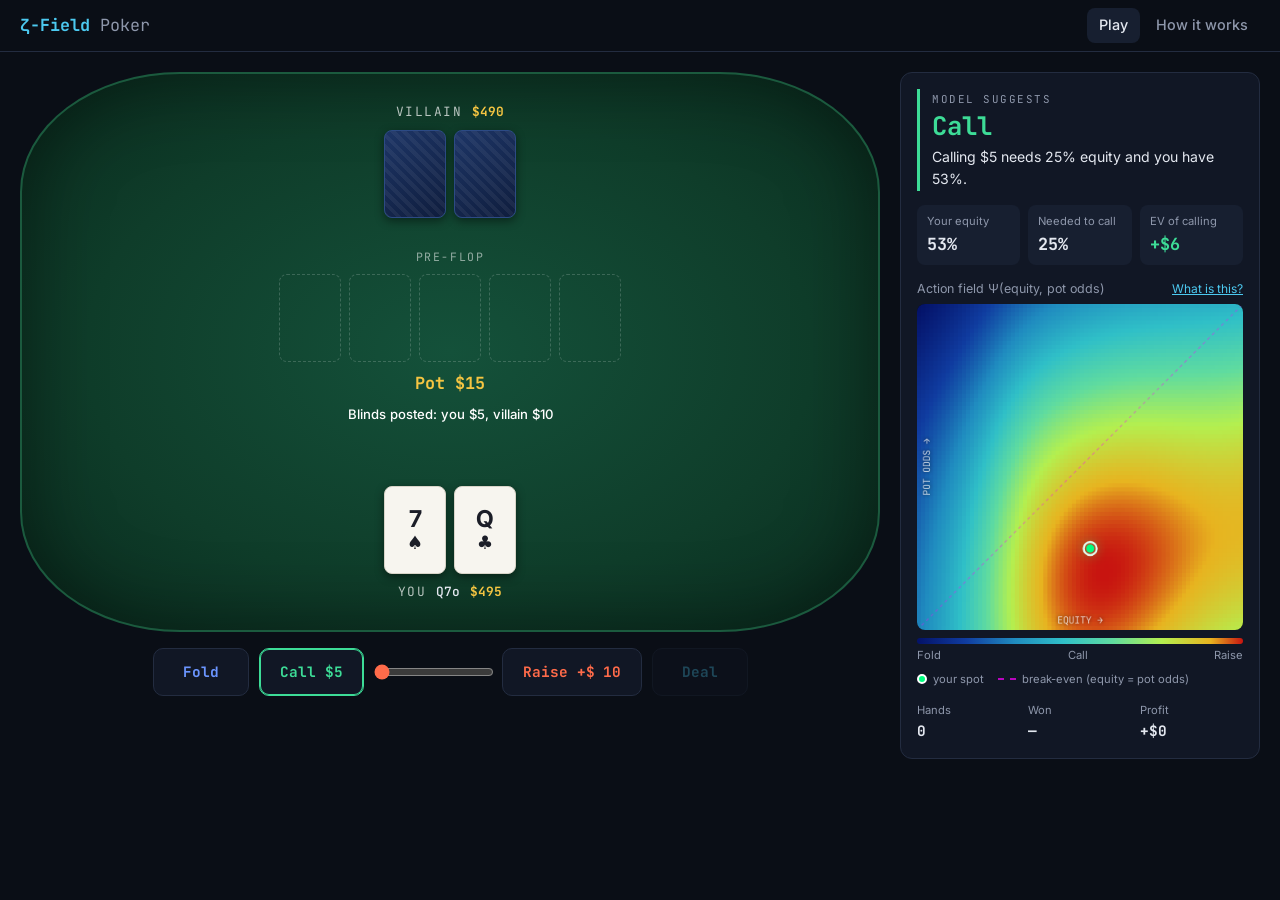
==== commit 231c9d10: "Refactor site into two pages: Play and How it works - index.html is now the game itself; it deals a " ====
--- a/portfolio/index.html
+++ b/portfolio/index.html
@@ -4,389 +4,122 @@
 <head>
   <meta charset="UTF-8">
   <meta name="viewport" content="width=device-width, initial-scale=1.0">
-  <meta http-equiv="Cache-Control" content="no-cache, no-store, must-revalidate">
-  <meta http-equiv="Pragma" content="no-cache">
-  <meta http-equiv="Expires" content="0">
-  <title>ζ-Field Poker AI — Live Strategy Analysis</title>
+  <title>ζ-Field Poker</title>
   <meta name="description"
-    content="Advanced quantitative models: Heston SV, GARCH, Merton jump-diffusion, Lévy processes, and game-theoretic poker AI with live information field analysis.">
+    content="Play heads-up Texas Hold'em against an AI while a Monte Carlo model reads every decision and suggests your move.">
   <link rel="preconnect" href="https://fonts.googleapis.com">
   <link
-    href="https://fonts.googleapis.com/css2?family=Inter:wght@300;400;500;600;700&family=JetBrains+Mono:wght@400;500;700&display=swap"
+    href="https://fonts.googleapis.com/css2?family=Inter:wght@400;500;600;700&family=JetBrains+Mono:wght@400;500;700&display=swap"
     rel="stylesheet">
-  <link rel="stylesheet" href="style.css?v=6">
+  <link rel="stylesheet" href="style.css?v=7">
 </head>
 
-<body>
-  <!-- ═══ NAV ═══ -->
-  <nav id="nav">
-    <div class="nav-brand">ζ<span>-Field</span></div>
-    <div class="nav-links">
-      <a href="#hero">Home</a>
-      <a href="#models">Model</a>
-      <a href="#poker">Poker AI</a>
-      <a href="#about">About</a>
-    </div>
-  </nav>
+<body class="page-play">
+  <header class="topbar">
+    <a class="brand" href="index.html">ζ-Field <span>Poker</span></a>
+    <nav>
+      <a href="index.html" aria-current="page">Play</a>
+      <a href="how-it-works.html">How it works</a>
+    </nav>
+  </header>
 
-  <!-- ═══ HERO ═══ -->
-  <section id="hero">
-    <canvas id="hero-canvas"></canvas>
-    <div class="hero-content">
-      <p class="hero-tag">GAME THEORY & QUANTITATIVE ANALYSIS</p>
-      <h1>Poker AI<br><span class="gradient-text">ζ-Field Engine</span></h1>
-      <p class="hero-desc">8-component game-theoretic field mapping equity × pot-odds space. Monte Carlo simulation
-        feeds a continuous decision surface — play against it live.</p>
-      <div class="hero-btns">
-        <a href="#poker" class="btn btn-primary">Play Poker AI</a>
-        <a href="#models" class="btn btn-secondary">View Model</a>
-      </div>
-    </div>
-  </section>
+  <main class="play">
+    <!-- Table + controls -->
+    <section class="table-col" aria-label="Poker table">
+      <div class="felt">
+        <div class="seat villain">
+          <div class="seat-head">
+            <span class="seat-name">Villain</span>
+            <span class="stack" id="opp-stack">$500</span>
+          </div>
+          <div class="cards" id="opp-cards"></div>
+        </div>
 
-  <!-- ═══ MODEL (Poker AI Deep-Dive) ═══ -->
-  <section id="models">
-    <h2 class="section-title">The <span class="gradient-text">Model</span></h2>
-    <p class="section-sub">A deep look inside the ζ-field poker engine — how math drives every decision</p>
+        <div class="board">
+          <div class="street" id="street-label">&nbsp;</div>
+          <div class="cards" id="community-cards"></div>
+          <div class="pot" id="pot-display">Pot $0</div>
+          <ol class="log" id="action-log" aria-live="polite"></ol>
+        </div>
 
-    <!-- Formula Banner -->
-    <div class="formula-banner">
-      <div class="formula-label">CORE FIELD EQUATION</div>
-      <div class="formula-main">
-        Ψ(e, p) = V<sub>equity</sub> + R<sub>raise</sub> + C<sub>call</sub> + F<sub>fold</sub> + B<sub>bluff</sub> +
-        S<sub>street</sub> + J<sub>jump</sub> + Γ<sub>strength</sub>
-      </div>
-      <div class="formula-desc">
-        An 8-component continuous field over equity × pot-odds space. Each component captures a distinct
-        strategic force — value, aggression, defense, pressure, deception, timing, threshold effects, and hand strength.
-        Together they produce a smooth surface whose gradient points toward the optimal play.
-      </div>
-    </div>
-
-    <!-- Component Breakdown -->
-    <h3 class="model-section-title">Field Components</h3>
-    <p class="model-section-sub">Each component models a distinct strategic force in the decision space</p>
-
-    <div class="component-cards-grid">
-      <div class="comp-card" style="--accent:#00ff80">
-        <div class="comp-card-header">
-          <span class="comp-symbol">V</span>
-          <span class="comp-name">Equity Peak</span>
-        </div>
-        <div class="comp-formula">V = 65 · exp(-3(e−ê)² − 1.5(p−p̂)²)</div>
-        <p class="comp-desc">Gaussian peak centered on hero's equity and pot-odds. The "you are here" marker anchoring
-          the field.</p>
-      </div>
-
-      <div class="comp-card" style="--accent:#ff2020">
-        <div class="comp-card-header">
-          <span class="comp-symbol">R</span>
-          <span class="comp-name">Raise Pressure</span>
-        </div>
-        <div class="comp-formula">R = 50 · e<sup>2.5</sup> · exp(-2(p−0.4)²) · (1+0.3s)</div>
-        <p class="comp-desc">Aggression surface — rises sharply with equity, peaks at moderate pot odds. Street
-          multiplier makes late raises more impactful.</p>
-      </div>
-
-      <div class="comp-card" style="--accent:#00c8ff">
-        <div class="comp-card-header">
-          <span class="comp-symbol">C</span>
-          <span class="comp-name">Call Defense</span>
-        </div>
-        <div class="comp-formula">C = 35 · exp(-5(e−0.45)²) · (1−p) · exp(-(p−p̂)²)</div>
-        <p class="comp-desc">Defensive ridge at ~45% equity — the "not great, not terrible" zone. Decays as pot odds
-          rise and over-calls become costly.</p>
-      </div>
-
-      <div class="comp-card" style="--accent:#4080ff">
-        <div class="comp-card-header">
-          <span class="comp-symbol">F</span>
-          <span class="comp-name">Fold Gravity</span>
-        </div>
-        <div class="comp-formula">F = −20 · (1−e)² · p · exp(-0.5e²)</div>
-        <p class="comp-desc">Negative basin pulling weak hands toward fold. Grows with pot odds and low equity — the
-          "your chips go here to die" zone.</p>
-      </div>
-
-      <div class="comp-card" style="--accent:#ff8000">
-        <div class="comp-card-header">
-          <span class="comp-symbol">B</span>
-          <span class="comp-name">Bluff Surface</span>
-        </div>
-        <div class="comp-formula">B = 18 · (1−e)<sup>2.5</sup> · α · exp(-3(p−0.6)²)</div>
-        <p class="comp-desc">Deception surface — peaks for weak hands facing specific pot-odds. Modulated by aggression
-          factor, enabling profitable bluffs.</p>
-      </div>
-
-      <div class="comp-card" style="--accent:#a060ff">
-        <div class="comp-card-header">
-          <span class="comp-symbol">J</span>
-          <span class="comp-name">Jump Threshold</span>
-        </div>
-        <div class="comp-formula">J = 15 · tanh(8(e − p̂)) · exp(-2(p − p̂)²)</div>
-        <p class="comp-desc">Sharp sigmoid near break-even. Models the "cliff" where small equity changes flip optimal
-          action. Creates a rapid decision boundary.</p>
-      </div>
-    </div>
-
-    <!-- Architecture Pipeline -->
-    <h3 class="model-section-title">Engine Architecture</h3>
-    <p class="model-section-sub">Three-stage pipeline from deal to recommendation</p>
-
-    <div class="architecture-pipeline">
-      <div class="pipe-stage">
-        <div class="pipe-icon">🎰</div>
-        <div class="pipe-title">Monte Carlo</div>
-        <div class="pipe-desc">2,400 random rollouts per street. Produces equity with <span
-            class="pipe-highlight">±1.5%</span> precision.</div>
-      </div>
-      <div class="pipe-arrow">→</div>
-      <div class="pipe-stage">
-        <div class="pipe-icon">📐</div>
-        <div class="pipe-title">ζ-Field Eval</div>
-        <div class="pipe-desc">Equity + pot odds feed 8-component Ψ(e,p). <span class="pipe-highlight">Field
-            gradient</span> reveals optimal direction.</div>
-      </div>
-      <div class="pipe-arrow">→</div>
-      <div class="pipe-stage">
-        <div class="pipe-icon">🎯</div>
-        <div class="pipe-title">Decision</div>
-        <div class="pipe-desc">Dominant component maps to <span class="pipe-highlight">RAISE / CALL / FOLD</span> with
-          EV + confidence.</div>
-      </div>
-    </div>
-
-    <!-- How It Works — with GIF -->
-    <div class="model-walkthrough">
-      <div class="walkthrough-visual">
-        <img src="assets/poker_game_analysis.gif" alt="Live field analysis during gameplay" loading="lazy">
-      </div>
-      <div class="walkthrough-text">
-        <h3>Live Field Analysis</h3>
-        <p>Every state change — card dealt, bet placed, raise made — triggers a full recompute of the Ψ(e,p) field in
-          real-time.</p>
-        <div class="walkthrough-steps">
-          <div class="ws"><span class="ws-num">1</span> Hole cards dealt → Monte Carlo estimates raw equity</div>
-          <div class="ws"><span class="ws-num">2</span> Community cards → equity crystallizes, range narrows</div>
-          <div class="ws"><span class="ws-num">3</span> Opponent bets → pot odds shift, field transforms</div>
-          <div class="ws"><span class="ws-num">4</span> Heatmap renders full action surface with decision marker</div>
-          <div class="ws"><span class="ws-num">5</span> Model Insight shows dominant components + recommendation</div>
-        </div>
-      </div>
-    </div>
-
-    <!-- Game Theory Section -->
-    <div class="model-theory-section">
-      <h3 class="model-section-title">Game-Theoretic Foundation</h3>
-      <p class="model-section-sub">The mathematical principles behind unexploitable play</p>
-      <div class="theory-grid">
-        <div class="theory-card">
-          <h4>Nash Equilibrium</h4>
-          <p>At equilibrium, no player can improve EV by unilaterally changing strategy. The ζ-field's zero-crossing
-            contour tracks the Nash boundary — where aggressive and defensive forces balance.</p>
-          <div class="theory-formula">max<sub>σ</sub> E[u(σ, σ<sub>−i</sub>)] = E[u(σ*, σ*<sub>−i</sub>)]</div>
-        </div>
-        <div class="theory-card">
-          <h4>Counterfactual Regret</h4>
-          <p>CFR minimizes "regret" — the gap between each action's historical payoff and the best in hindsight. Over
-            iterations, strategies converge to equilibrium. Component weights are tuned via this framework.</p>
-          <div class="theory-formula">R<sup>T</sup>(a) = Σ<sub>t</sub> [u(a, σ<sup>t</sup><sub>−i</sub>) −
-            u(σ<sup>t</sup>, σ<sup>t</sup><sub>−i</sub>)]</div>
-        </div>
-        <div class="theory-card">
-          <h4>Information Asymmetry</h4>
-          <p>Poker is incomplete information — you never see opponent cards. The field models uncertainty via equity
-            distribution width: preflop has wide Gaussians, river has narrow peaks.</p>
-          <div class="theory-formula">H(X) = −Σ p(x) · log p(x)</div>
-        </div>
-      </div>
-    </div>
-  </section>
-
-  <!-- ═══ POKER GAME ═══ -->
-  <section id="poker">
-    <h2 class="section-title">Live Poker <span class="gradient-text">ζ-Engine</span></h2>
-    <p class="section-sub">Play Texas Hold'em against the AI — field analyzes every move in real-time</p>
-
-    <div class="poker-layout">
-      <!-- LEFT: Field heatmap -->
-      <div class="poker-field-panel">
-        <div class="panel-header">
-          <span class="panel-dot red"></span><span class="panel-dot yellow"></span><span class="panel-dot green"></span>
-          <span class="panel-title">ζ-FIELD HEATMAP</span>
-        </div>
-        <canvas id="field-canvas" width="400" height="400"></canvas>
-        <div class="field-legend">
-          <span class="legend-item"><span class="swatch" style="background:#0a1268"></span>FOLD</span>
-          <span class="legend-item"><span class="swatch" style="background:#30c0c8"></span>CALL</span>
-          <span class="legend-item"><span class="swatch" style="background:#c01010"></span>RAISE</span>
-        </div>
-        <div id="field-info" class="field-info">
-          <div>Equity: <span id="fi-equity">—</span></div>
-          <div>Pot Odds: <span id="fi-potodds">—</span></div>
-          <div>EV: <span id="fi-ev">—</span></div>
-        </div>
-        <div class="model-commentary" id="model-commentary">
-          <div class="commentary-header">MODEL INSIGHT</div>
-          <div class="c-context" style="font-style:italic;opacity:0.7">Deal a hand to activate the ζ-field engine</div>
-        </div>
-        <div class="suggestion-line" id="suggestion-line">
-          <span class="suggestion-icon" id="suggestion-icon">💡</span>
-          <span class="suggestion-text" id="suggestion-text">Press DEAL to start playing</span>
+        <div class="seat hero">
+          <div class="cards" id="hero-cards"></div>
+          <div class="seat-head">
+            <span class="seat-name">You</span>
+            <span class="hand-name" id="hand-name"></span>
+            <span class="stack" id="hero-stack">$500</span>
+          </div>
         </div>
       </div>
 
-      <!-- CENTER: Game Table -->
-      <div class="poker-table-panel">
-        <div class="table-felt">
-          <!-- Opponent -->
-          <div class="player-area opp">
-            <div class="player-label">VILLAIN (AI)</div>
-            <div class="player-cards" id="opp-cards"></div>
-            <div class="player-stack" id="opp-stack">$500</div>
-          </div>
+      <div class="controls">
+        <button class="btn fold" id="btn-fold">Fold</button>
+        <button class="btn call" id="btn-call">Check</button>
+        <div class="raise">
+          <input type="range" id="raise-slider" min="10" max="490" value="30" aria-label="Bet or raise amount">
+          <button class="btn raise" id="btn-raise"><span id="raise-label">Bet $</span><span id="raise-val">30</span></button>
+        </div>
+        <button class="btn deal" id="btn-deal">Deal</button>
+      </div>
+    </section>
 
-          <!-- Community -->
-          <div class="community-area">
-            <div class="community-cards" id="community-cards"></div>
-            <div class="pot-display" id="pot-display">POT: $0</div>
-          </div>
+    <!-- Model read-out -->
+    <aside class="advisor" aria-label="Model analysis">
+      <div class="advice" id="advice">
+        <div class="eyebrow">Model suggests</div>
+        <div class="action" id="rec-action">—</div>
+        <p class="reason" id="rec-reason">Deal a hand to get the model's read.</p>
+      </div>
 
-          <!-- Hero -->
-          <div class="player-area hero">
-            <div class="player-label">YOU</div>
-            <div class="player-cards" id="hero-cards"></div>
-            <div class="player-stack" id="hero-stack">$500</div>
+      <dl class="numbers">
+        <div>
+          <dt>Your equity</dt>
+          <dd id="stat-equity">—</dd>
+        </div>
+        <div>
+          <dt>Needed to call</dt>
+          <dd id="stat-potodds">—</dd>
+        </div>
+        <div>
+          <dt>EV of calling</dt>
+          <dd id="stat-ev">—</dd>
+        </div>
+      </dl>
+
+      <figure class="field">
+        <figcaption>
+          <span>Action field Ψ(equity, pot odds)</span>
+          <a href="how-it-works.html#field">What is this?</a>
+        </figcaption>
+        <canvas id="field-canvas" width="400" height="400"></canvas>
+        <div class="field-legend">
+          <div class="ramp" aria-hidden="true"></div>
+          <div class="ramp-labels"><span>Fold</span><span>Call</span><span>Raise</span></div>
+          <div class="keys">
+            <span><i class="key-dot"></i>your spot</span>
+            <span><i class="key-dash"></i>break-even (equity = pot odds)</span>
           </div>
         </div>
+      </figure>
 
-        <!-- Controls -->
-        <div class="controls" id="controls">
-          <button class="ctrl-btn fold" id="btn-fold" onclick="pokerUI.fold()">FOLD</button>
-          <button class="ctrl-btn call" id="btn-call" onclick="pokerUI.call()">CALL</button>
-          <div class="raise-group">
-            <input type="range" id="raise-slider" min="1" max="100" value="50">
-            <button class="ctrl-btn raise" id="btn-raise" onclick="pokerUI.raise()">RAISE $<span
-                id="raise-val">50</span></button>
-          </div>
-          <button class="ctrl-btn deal" id="btn-deal" onclick="pokerUI.newHand()">DEAL</button>
+      <dl class="session">
+        <div>
+          <dt>Hands</dt>
+          <dd id="stat-hands">0</dd>
         </div>
+        <div>
+          <dt>Won</dt>
+          <dd id="stat-won">—</dd>
+        </div>
+        <div>
+          <dt>Profit</dt>
+          <dd id="stat-profit">$0</dd>
+        </div>
+      </dl>
+    </aside>
+  </main>
 
-        <!-- Recommendation -->
-        <div class="recommendation" id="recommendation">
-          <div class="rec-action" id="rec-action">DEAL TO START</div>
-          <div class="rec-details" id="rec-details">Click DEAL to begin a hand</div>
-        </div>
-      </div>
-
-      <!-- RIGHT: Stats -->
-      <div class="poker-stats-panel">
-        <div class="panel-header">
-          <span class="panel-dot red"></span><span class="panel-dot yellow"></span><span class="panel-dot green"></span>
-          <span class="panel-title">LIVE ANALYSIS</span>
-        </div>
-        <div class="stat-block">
-          <div class="stat-label">STREET</div>
-          <div class="stat-value" id="stat-street">—</div>
-        </div>
-        <div class="stat-block">
-          <div class="stat-label">HAND</div>
-          <div class="stat-value" id="stat-hand">—</div>
-        </div>
-        <div class="stat-block">
-          <div class="stat-label">EQUITY</div>
-          <div class="stat-value" id="stat-equity">—</div>
-        </div>
-        <div class="stat-block">
-          <div class="stat-label">POT ODDS</div>
-          <div class="stat-value" id="stat-potodds">—</div>
-        </div>
-        <div class="stat-block">
-          <div class="stat-label">EV</div>
-          <div class="stat-value" id="stat-ev">—</div>
-        </div>
-        <div class="stat-block">
-          <div class="stat-label">CONFIDENCE</div>
-          <div class="stat-value" id="stat-conf">—</div>
-        </div>
-        <hr class="stat-divider">
-        <div class="stat-block">
-          <div class="stat-label">HANDS PLAYED</div>
-          <div class="stat-value" id="stat-hands">0</div>
-        </div>
-        <div class="stat-block">
-          <div class="stat-label">WIN RATE</div>
-          <div class="stat-value" id="stat-winrate">—</div>
-        </div>
-        <div class="stat-block">
-          <div class="stat-label">PROFIT</div>
-          <div class="stat-value" id="stat-profit">$0</div>
-        </div>
-        <div class="stat-block">
-          <div class="stat-label">FORMULA</div>
-          <div class="stat-formula">Ψ(e,p) = V + R + C + F + B + S + J + Γ</div>
-        </div>
-      </div>
-    </div>
-  </section>
-
-  <!-- ═══ ABOUT ═══ -->
-  <section id="about">
-    <h2 class="section-title">About</h2>
-    <div class="about-content">
-      <div class="about-text">
-        <h3>Quantitative Researcher & Game Theory Engineer</h3>
-        <p>Specialized in advanced mathematical modeling for financial markets and strategic decision-making under
-          uncertainty. Experience with institutional-grade stochastic processes, computational game theory, and
-          real-time optimization systems.</p>
-        <div class="skills-grid">
-          <div class="skill-group">
-            <h4>Stochastic Calculus</h4>
-            <ul>
-              <li>Heston SDE</li>
-              <li>Jump-Diffusion</li>
-              <li>Lévy Processes</li>
-              <li>fBm</li>
-            </ul>
-          </div>
-          <div class="skill-group">
-            <h4>Statistical Models</h4>
-            <ul>
-              <li>GARCH</li>
-              <li>HMM</li>
-              <li>Copulas</li>
-              <li>Higher Moments</li>
-            </ul>
-          </div>
-          <div class="skill-group">
-            <h4>Game Theory</h4>
-            <ul>
-              <li>Nash Equilibrium</li>
-              <li>CFR</li>
-              <li>Bayesian Inference</li>
-              <li>Information Theory</li>
-            </ul>
-          </div>
-          <div class="skill-group">
-            <h4>Languages</h4>
-            <ul>
-              <li>Python</li>
-              <li>JavaScript</li>
-              <li>R</li>
-              <li>Java</li>
-            </ul>
-          </div>
-        </div>
-      </div>
-    </div>
-  </section>
-
-  <footer>
-    <p>ζ-Field Poker AI Engine — Game theory meets mathematics</p>
-  </footer>
-
-  <script type="module" src="poker/ui.js?v=6"></script>
-  <script src="main.js?v=6"></script>
+  <script type="module" src="poker/ui.js?v=7"></script>
 </body>
 
-</html>+</html>
--- a/portfolio/style.css
+++ b/portfolio/style.css
@@ -1,9 +1,7 @@
 /* ═══════════════════════════════════════════════════════════
-   ζ-Field Portfolio — Design System
-   Dark premium aesthetic with glassmorphism + cyan accents
+   ζ-Field Poker — styles for Play (index.html) and How it works
    ═══════════════════════════════════════════════════════════ */
 
-/* ── Reset ── */
 *,
 *::before,
 *::after {
@@ -13,1113 +11,897 @@
 }
 
 :root {
-  --bg-deep: #060a14;
-  --bg-card: #0c1220;
-  --bg-glass: rgba(12, 18, 32, 0.75);
-  --bg-felt: #0a3020;
-  --border: rgba(40, 60, 100, 0.35);
-  --border-glow: rgba(0, 200, 255, 0.25);
-  --cyan: #00ddff;
-  --cyan-dim: #0090aa;
-  --green: #00ff80;
-  --red: #ff3040;
-  --gold: #ffd700;
-  --orange: #ff8c00;
-  --text: #d0d8e8;
-  --text-dim: #707888;
-  --text-bright: #f0f4ff;
-  --mono: 'JetBrains Mono', 'Fira Code', monospace;
+  --bg: #0a0e16;
+  --surface: #111725;
+  --surface-2: #171f30;
+  --border: #232c40;
+  --text: #e4e8f0;
+  --muted: #8e97ab;
+  --faint: #5c6578;
+  --accent: #4cc9f0;
+
+  /* action colors — match the heatmap (blue = fold, green = call, red = raise) */
+  --fold: #6b95ff;
+  --call: #3ddc97;
+  --raise: #ff6b4a;
+  --gold: #f5c542;
+
+  --felt: #0f3d2a;
+  --felt-edge: #1b5a3e;
+
+  --mono: 'JetBrains Mono', ui-monospace, monospace;
   --sans: 'Inter', system-ui, sans-serif;
   --radius: 12px;
-  --glow: 0 0 20px rgba(0, 200, 255, 0.15);
+  --topbar-h: 52px;
+
+  --ramp: linear-gradient(90deg,
+      rgb(4, 18, 104) 0%, rgb(16, 60, 160) 15%, rgb(32, 140, 192) 30%, rgb(48, 192, 200) 45%,
+      rgb(96, 220, 160) 60%, rgb(180, 240, 80) 75%, rgb(232, 180, 32) 90%, rgb(200, 20, 16) 100%);
 }
 
 html {
-  scroll-behavior: smooth;
+  background: var(--bg);
 }
 
 body {
   font-family: var(--sans);
-  background: var(--bg-deep);
+  background: var(--bg);
   color: var(--text);
-  line-height: 1.6;
-  overflow-x: hidden;
-}
-
-/* ── NAV ── */
-#nav {
-  position: fixed;
-  top: 0;
-  left: 0;
-  right: 0;
-  z-index: 100;
+  line-height: 1.55;
+  -webkit-font-smoothing: antialiased;
+}
+
+a {
+  color: var(--accent);
+}
+
+button,
+input,
+select {
+  font: inherit;
+  color: inherit;
+}
+
+/* ── Top bar ── */
+.topbar {
+  height: var(--topbar-h);
   display: flex;
   align-items: center;
   justify-content: space-between;
-  padding: 0.8rem 2rem;
-  background: rgba(6, 10, 20, 0.85);
-  backdrop-filter: blur(16px);
+  padding: 0 20px;
   border-bottom: 1px solid var(--border);
-}
-
-.nav-brand {
-  font-family: var(--mono);
-  font-size: 1.5rem;
-  font-weight: 700;
-  color: var(--cyan);
-}
-
-.nav-brand span {
-  color: var(--text-dim);
+  background: var(--bg);
+  position: sticky;
+  top: 0;
+  z-index: 10;
+}
+
+.brand {
+  font-family: var(--mono);
+  font-weight: 700;
+  font-size: 1.05rem;
+  color: var(--accent);
+  text-decoration: none;
+}
+
+.brand span {
+  color: var(--muted);
   font-weight: 400;
 }
 
-.nav-links {
-  display: flex;
-  gap: 1.8rem;
-}
-
-.nav-links a {
-  color: var(--text-dim);
+.topbar nav {
+  display: flex;
+  gap: 4px;
+}
+
+.topbar nav a {
+  color: var(--muted);
   text-decoration: none;
   font-size: 0.9rem;
   font-weight: 500;
-  transition: color 0.2s;
-}
-
-.nav-links a:hover {
-  color: var(--cyan);
-}
-
-/* ── HERO ── */
-#hero {
-  position: relative;
-  min-height: 100vh;
-  display: flex;
+  padding: 6px 12px;
+  border-radius: 8px;
+}
+
+.topbar nav a:hover {
+  color: var(--text);
+  background: var(--surface);
+}
+
+.topbar nav a[aria-current="page"] {
+  color: var(--text);
+  background: var(--surface-2);
+}
+
+/* ═══════════════════════════════════════════
+   PLAY PAGE
+   ═══════════════════════════════════════════ */
+.play {
+  display: grid;
+  grid-template-columns: minmax(0, 1fr) 360px;
+  gap: 20px;
+  max-width: 1280px;
+  margin: 0 auto;
+  padding: 20px;
+  min-height: calc(100vh - var(--topbar-h));
+  align-items: start;
+}
+
+.table-col {
+  display: flex;
+  flex-direction: column;
+  gap: 16px;
+}
+
+/* Felt */
+.felt {
+  background: radial-gradient(ellipse at center, #14513a 0%, var(--felt) 60%, #0a2b1e 100%);
+  border: 2px solid var(--felt-edge);
+  border-radius: 160px / 120px;
+  padding: 28px 24px;
+  min-height: min(560px, calc(100vh - var(--topbar-h) - 130px));
+  display: flex;
+  flex-direction: column;
+  justify-content: space-between;
+  align-items: center;
+  gap: 16px;
+  box-shadow: inset 0 0 80px rgba(0, 0, 0, 0.45);
+}
+
+.seat {
+  display: flex;
+  flex-direction: column;
+  align-items: center;
+  gap: 8px;
+}
+
+.seat-head {
+  display: flex;
+  align-items: baseline;
+  gap: 10px;
+  font-family: var(--mono);
+  font-size: 0.8rem;
+}
+
+.seat-name {
+  text-transform: uppercase;
+  letter-spacing: 0.12em;
+  color: rgba(255, 255, 255, 0.7);
+}
+
+.hand-name {
+  color: var(--text);
+  font-weight: 500;
+}
+
+.stack {
+  color: var(--gold);
+  font-weight: 700;
+}
+
+.board {
+  display: flex;
+  flex-direction: column;
+  align-items: center;
+  gap: 8px;
+}
+
+.street {
+  font-family: var(--mono);
+  font-size: 0.72rem;
+  text-transform: uppercase;
+  letter-spacing: 0.14em;
+  color: rgba(255, 255, 255, 0.55);
+}
+
+.pot {
+  font-family: var(--mono);
+  font-size: 1.05rem;
+  font-weight: 700;
+  color: var(--gold);
+}
+
+.log {
+  list-style: none;
+  text-align: center;
+  font-size: 0.82rem;
+  min-height: 3.9em;
+  color: rgba(255, 255, 255, 0.45);
+}
+
+.log li:last-child {
+  color: #fff;
+  font-weight: 500;
+}
+
+/* Cards */
+.cards {
+  display: flex;
+  gap: 8px;
+  justify-content: center;
+  min-height: 88px;
+}
+
+.card {
+  width: 62px;
+  height: 88px;
+  border-radius: 8px;
+  display: flex;
+  flex-direction: column;
   align-items: center;
   justify-content: center;
-  overflow: hidden;
-}
-
-#hero-canvas {
-  position: absolute;
-  inset: 0;
-  width: 100%;
-  height: 100%;
-  opacity: 0.5;
-}
-
-.hero-content {
-  position: relative;
-  z-index: 2;
-  text-align: center;
-  max-width: 720px;
-  padding: 2rem;
-}
-
-.hero-tag {
-  font-family: var(--mono);
-  font-size: 0.8rem;
-  letter-spacing: 3px;
-  color: var(--cyan-dim);
-  margin-bottom: 1rem;
-}
-
-.hero-content h1 {
-  font-size: 3.5rem;
-  font-weight: 700;
-  line-height: 1.15;
-  color: var(--text-bright);
-  margin-bottom: 1.2rem;
-}
-
-.gradient-text {
-  background: linear-gradient(135deg, var(--cyan), #a060ff, var(--cyan));
-  background-size: 200% 200%;
-  -webkit-background-clip: text;
-  -webkit-text-fill-color: transparent;
-  background-clip: text;
-  animation: gradShift 4s ease infinite;
-}
-
-@keyframes gradShift {
-
-  0%,
-  100% {
-    background-position: 0% 50%;
-  }
-
-  50% {
-    background-position: 100% 50%;
-  }
-}
-
-.hero-desc {
-  font-size: 1.05rem;
-  color: var(--text-dim);
-  margin-bottom: 2rem;
-  line-height: 1.7;
-}
-
-.hero-btns {
-  display: flex;
-  gap: 1rem;
+  font-weight: 700;
+  box-shadow: 0 3px 10px rgba(0, 0, 0, 0.45);
+}
+
+.card-face {
+  background: #f7f5ef;
+  border: 1px solid #d8d4c8;
+}
+
+.card-back {
+  background:
+    repeating-linear-gradient(45deg, rgba(255, 255, 255, 0.05) 0 4px, transparent 4px 8px),
+    linear-gradient(145deg, #1d3566, #0f1d3d);
+  border: 1px solid #2c4a85;
+}
+
+.card-slot {
+  border: 1px dashed rgba(255, 255, 255, 0.18);
+  box-shadow: none;
+}
+
+.card-rank {
+  font-size: 1.45rem;
+  line-height: 1;
+}
+
+.card-suit {
+  font-size: 1.15rem;
+  line-height: 1.1;
+}
+
+.card.red {
+  color: #c62828;
+}
+
+.card.black {
+  color: #1b1d27;
+}
+
+/* Controls */
+.controls {
+  display: flex;
+  gap: 10px;
+  align-items: center;
   justify-content: center;
+  flex-wrap: wrap;
 }
 
 .btn {
-  display: inline-block;
-  padding: 0.75rem 1.8rem;
-  border-radius: 8px;
-  font-family: var(--mono);
+  font-family: var(--mono);
+  font-weight: 700;
   font-size: 0.9rem;
-  font-weight: 600;
-  text-decoration: none;
-  transition: all 0.25s;
+  padding: 12px 20px;
+  border-radius: 10px;
+  border: 1px solid var(--border);
+  background: var(--surface);
   cursor: pointer;
-  border: none;
-}
-
-.btn-primary {
-  background: linear-gradient(135deg, var(--cyan-dim), #0060cc);
-  color: #fff;
-  box-shadow: var(--glow);
-}
-
-.btn-primary:hover {
-  transform: translateY(-2px);
-  box-shadow: 0 0 30px rgba(0, 200, 255, 0.3);
-}
-
-.btn-secondary {
-  background: transparent;
-  color: var(--cyan);
-  border: 1px solid var(--border-glow);
-}
-
-.btn-secondary:hover {
-  background: rgba(0, 200, 255, 0.08);
-}
-
-/* ── SECTIONS ── */
-section {
-  padding: 5rem 2rem;
-  max-width: 1400px;
-  margin: 0 auto;
-}
-
-.section-title {
-  font-size: 2.2rem;
-  font-weight: 700;
-  text-align: center;
-  margin-bottom: 0.5rem;
-  color: var(--text-bright);
-}
-
-.section-sub {
-  text-align: center;
-  color: var(--text-dim);
-  font-size: 1rem;
-  margin-bottom: 3rem;
-}
-
-/* ── FORMULA BANNER ── */
-.formula-banner {
-  text-align: center;
-  padding: 2.5rem 2rem;
-  margin: 2rem auto;
-  max-width: 860px;
-  background: linear-gradient(135deg, rgba(0, 200, 255, 0.04), rgba(160, 96, 255, 0.06));
+  transition: background 0.15s, border-color 0.15s, box-shadow 0.15s;
+  min-width: 96px;
+}
+
+.btn:disabled {
+  opacity: 0.3;
+  cursor: not-allowed;
+}
+
+.btn.fold {
+  color: var(--fold);
+}
+
+.btn.call {
+  color: var(--call);
+}
+
+.btn.raise {
+  color: var(--raise);
+}
+
+.btn.deal {
+  color: var(--accent);
+}
+
+.btn:not(:disabled):hover {
+  background: var(--surface-2);
+}
+
+/* The button the model recommends gets a colored outline */
+.btn.suggested {
+  border-color: currentColor;
+  box-shadow: 0 0 0 1px currentColor inset;
+}
+
+.raise {
+  display: flex;
+  align-items: center;
+  gap: 8px;
+}
+
+#raise-slider {
+  width: 120px;
+  accent-color: var(--raise);
+}
+
+/* ── Advisor panel ── */
+.advisor {
+  background: var(--surface);
   border: 1px solid var(--border);
   border-radius: var(--radius);
-  position: relative;
-}
-
-.formula-label {
-  font-family: var(--mono);
-  font-size: 0.65rem;
-  letter-spacing: 2px;
-  color: var(--cyan-dim);
-  margin-bottom: 1rem;
-}
-
-.formula-main {
-  font-family: var(--mono);
-  font-size: 1.15rem;
-  font-weight: 600;
-  color: var(--text-bright);
-  text-shadow: 0 0 20px rgba(0, 200, 255, 0.3);
-  line-height: 1.8;
-  margin-bottom: 1.2rem;
-}
-
-.formula-main sub {
-  font-size: 0.7em;
-  color: var(--cyan-dim);
-}
-
-.formula-desc {
-  font-size: 0.85rem;
-  color: var(--text-dim);
-  line-height: 1.7;
-  max-width: 680px;
-  margin: 0 auto;
-}
-
-/* ── MODEL SECTION TITLES ── */
-.model-section-title {
-  text-align: center;
-  font-size: 1.4rem;
-  color: var(--text-bright);
-  margin-top: 3.5rem;
-  margin-bottom: 0.3rem;
-}
-
-.model-section-sub {
-  text-align: center;
+  padding: 16px;
+  display: flex;
+  flex-direction: column;
+  gap: 14px;
+  position: sticky;
+  top: calc(var(--topbar-h) + 20px);
+}
+
+.eyebrow {
+  font-family: var(--mono);
+  font-size: 0.68rem;
+  text-transform: uppercase;
+  letter-spacing: 0.14em;
+  color: var(--muted);
+}
+
+.advice {
+  --tone: var(--text);
+  border-left: 3px solid var(--tone);
+  padding: 2px 0 2px 12px;
+}
+
+.advice[data-tone="fold"] {
+  --tone: var(--fold);
+}
+
+.advice[data-tone="call"] {
+  --tone: var(--call);
+}
+
+.advice[data-tone="raise"] {
+  --tone: var(--raise);
+}
+
+.advice[data-tone="neutral"] {
+  --tone: var(--gold);
+}
+
+.advice .action {
+  font-family: var(--mono);
+  font-size: 1.6rem;
+  font-weight: 700;
+  color: var(--tone);
+  line-height: 1.25;
+  margin: 2px 0 4px;
+}
+
+.advice .reason {
   font-size: 0.88rem;
-  color: var(--text-dim);
-  margin-bottom: 2rem;
-}
-
-/* ── COMPONENT CARDS (3×2) ── */
-.component-cards-grid {
+  color: var(--text);
+  min-height: 2.7em;
+}
+
+.numbers,
+.session {
   display: grid;
   grid-template-columns: repeat(3, 1fr);
-  gap: 1rem;
-  max-width: 960px;
-  margin: 0 auto 2rem;
-}
-
-.comp-card {
-  background: var(--bg-card);
-  border: 1px solid var(--border);
-  border-left: 3px solid var(--accent, var(--cyan));
-  border-radius: var(--radius);
-  padding: 1.2rem 1.3rem;
-  transition: transform 0.25s, box-shadow 0.25s, border-color 0.25s;
-}
-
-.comp-card:hover {
-  transform: translateY(-3px);
-  box-shadow: 0 0 18px rgba(0, 200, 255, 0.12);
-  border-color: var(--accent, var(--cyan));
-}
-
-.comp-card-header {
-  display: flex;
+  gap: 8px;
+}
+
+.numbers>div,
+.session>div {
+  background: var(--surface-2);
+  border-radius: 8px;
+  padding: 8px 10px;
+}
+
+dt {
+  font-size: 0.7rem;
+  color: var(--muted);
+}
+
+dd {
+  font-family: var(--mono);
+  font-weight: 700;
+  font-size: 1.05rem;
+}
+
+dd[data-tone="good"] {
+  color: var(--call);
+}
+
+dd[data-tone="bad"] {
+  color: var(--raise);
+}
+
+.session>div {
+  background: transparent;
+  padding: 0;
+}
+
+.session dd {
+  font-size: 0.9rem;
+}
+
+/* Heatmap */
+.field figcaption {
+  display: flex;
+  justify-content: space-between;
+  align-items: baseline;
+  font-size: 0.78rem;
+  color: var(--muted);
+  margin-bottom: 6px;
+}
+
+.field figcaption a {
+  font-size: 0.75rem;
+}
+
+#field-canvas,
+#explore-canvas {
+  width: 100%;
+  aspect-ratio: 1;
+  display: block;
+  border-radius: 8px;
+  background: #060a14;
+}
+
+.field-legend {
+  margin-top: 8px;
+}
+
+.ramp {
+  height: 6px;
+  border-radius: 3px;
+  background: var(--ramp);
+}
+
+.ramp-labels {
+  display: flex;
+  justify-content: space-between;
+  font-size: 0.7rem;
+  color: var(--muted);
+  margin-top: 3px;
+}
+
+.keys {
+  display: flex;
+  flex-wrap: wrap;
+  gap: 4px 14px;
+  font-size: 0.7rem;
+  color: var(--muted);
+  margin-top: 6px;
+}
+
+.keys span {
+  display: inline-flex;
   align-items: center;
-  gap: 0.6rem;
-  margin-bottom: 0.7rem;
-}
-
-.comp-symbol {
-  font-family: var(--mono);
-  font-size: 1.4rem;
-  font-weight: 700;
-  color: var(--accent, var(--cyan));
-  width: 2rem;
-  text-align: center;
-}
-
-.comp-name {
-  font-size: 0.95rem;
-  font-weight: 600;
-  color: var(--text-bright);
-}
-
-.comp-formula {
-  font-family: var(--mono);
-  font-size: 0.68rem;
-  color: var(--cyan-dim);
-  background: rgba(0, 0, 0, 0.3);
-  padding: 0.4rem 0.6rem;
-  border-radius: 4px;
-  margin-bottom: 0.6rem;
-  line-height: 1.6;
-}
-
-.comp-desc {
-  font-size: 0.8rem;
-  color: var(--text-dim);
-  line-height: 1.6;
-  margin: 0;
-}
-
-/* ── ARCHITECTURE PIPELINE ── */
-.architecture-pipeline {
-  display: flex;
-  align-items: stretch;
-  justify-content: center;
-  gap: 0;
-  max-width: 900px;
-  margin: 0 auto 3rem;
-}
-
-.pipe-stage {
-  flex: 1;
-  text-align: center;
-  padding: 1.5rem 1.2rem;
-  background: var(--bg-card);
-  border: 1px solid var(--border);
-  border-radius: var(--radius);
-  transition: transform 0.25s, box-shadow 0.25s;
-}
-
-.pipe-stage:hover {
-  transform: translateY(-2px);
-  box-shadow: 0 0 12px rgba(0, 200, 255, 0.1);
-}
-
-.pipe-icon {
-  font-size: 2rem;
-  margin-bottom: 0.6rem;
-}
-
-.pipe-title {
-  font-family: var(--mono);
-  font-size: 0.85rem;
-  font-weight: 600;
-  color: var(--text-bright);
-  letter-spacing: 1px;
-  margin-bottom: 0.5rem;
-}
-
-.pipe-desc {
-  font-size: 0.78rem;
-  color: var(--text-dim);
-  line-height: 1.6;
-}
-
-.pipe-highlight {
-  color: var(--cyan);
-  font-weight: 600;
-}
-
-.pipe-arrow {
-  display: flex;
-  align-items: center;
-  font-size: 1.6rem;
-  color: var(--cyan-dim);
-  padding: 0 0.6rem;
-  opacity: 0.6;
-}
-
-/* ── MODEL WALKTHROUGH ── */
-.model-walkthrough {
-  display: grid;
-  grid-template-columns: 1fr 1fr;
-  gap: 2rem;
-  align-items: center;
-  max-width: 960px;
-  margin: 2rem auto 3rem;
-  padding: 1.5rem;
-  background: var(--bg-card);
-  border: 1px solid var(--border);
-  border-radius: var(--radius);
-}
-
-.walkthrough-visual img {
-  width: 100%;
-  border-radius: 8px;
-  border: 1px solid var(--border);
-}
-
-.walkthrough-text h3 {
-  font-size: 1.2rem;
-  color: var(--text-bright);
-  margin-bottom: 0.5rem;
-}
-
-.walkthrough-text>p {
-  font-size: 0.85rem;
-  color: var(--text-dim);
-  line-height: 1.6;
-  margin-bottom: 1rem;
-}
-
-.walkthrough-steps {
-  display: flex;
-  flex-direction: column;
-  gap: 0.5rem;
-}
-
-.ws {
-  display: flex;
-  align-items: center;
-  gap: 0.7rem;
-  font-family: var(--mono);
-  font-size: 0.75rem;
-  color: var(--text);
-  padding: 0.35rem 0;
-}
-
-.ws-num {
-  display: flex;
-  align-items: center;
-  justify-content: center;
-  width: 22px;
-  height: 22px;
-  border-radius: 50%;
-  background: rgba(0, 200, 255, 0.12);
-  color: var(--cyan);
-  font-weight: 700;
-  font-size: 0.7rem;
-  flex-shrink: 0;
-}
-
-/* ── THEORY SECTION ── */
-.model-theory-section {
-  max-width: 960px;
-  margin: 0 auto 2rem;
-}
-
-.theory-grid {
-  display: grid;
-  grid-template-columns: repeat(3, 1fr);
-  gap: 1rem;
-}
-
-.theory-card {
-  background: var(--bg-card);
-  border: 1px solid var(--border);
-  border-radius: var(--radius);
-  padding: 1.3rem 1.4rem;
-  transition: transform 0.25s, box-shadow 0.25s;
-}
-
-.theory-card:hover {
-  transform: translateY(-2px);
-  box-shadow: 0 0 14px rgba(0, 200, 255, 0.08);
-}
-
-.theory-card h4 {
-  font-size: 1rem;
-  color: var(--text-bright);
-  margin-bottom: 0.5rem;
-}
-
-.theory-card p {
-  font-size: 0.8rem;
-  color: var(--text-dim);
-  line-height: 1.65;
-  margin-bottom: 0.8rem;
-}
-
-.theory-formula {
-  font-family: var(--mono);
-  font-size: 0.72rem;
-  color: var(--cyan-dim);
-  background: rgba(0, 0, 0, 0.3);
-  padding: 0.5rem 0.7rem;
-  border-radius: 4px;
-  text-align: center;
-}
-
-/* ═══════════════════════════════════════════
-   POKER GAME
-   ═══════════════════════════════════════════ */
-.poker-layout {
-  display: grid;
-  grid-template-columns: 320px 1fr 220px;
-  gap: 1rem;
-  align-items: start;
-}
-
-/* ── PANEL HEADER ── */
-.panel-header {
-  display: flex;
-  align-items: center;
-  gap: 0.4rem;
-  padding: 0.6rem 0.8rem;
-  background: rgba(20, 25, 40, 0.8);
-  border-radius: 8px 8px 0 0;
-  border-bottom: 1px solid var(--border);
-}
-
-.panel-dot {
+  gap: 6px;
+}
+
+.key-dot {
   width: 10px;
   height: 10px;
   border-radius: 50%;
-}
-
-.panel-dot.red {
-  background: #ff5f57;
-}
-
-.panel-dot.yellow {
-  background: #ffbd2e;
-}
-
-.panel-dot.green {
-  background: #28c840;
-}
-
-.panel-title {
-  font-family: var(--mono);
-  font-size: 0.75rem;
-  color: var(--text-dim);
-  margin-left: 0.5rem;
-  letter-spacing: 1px;
-}
-
-/* ── FIELD PANEL (left) ── */
-.poker-field-panel {
-  background: var(--bg-card);
+  background: #00ff80;
+  border: 2px solid #fff;
+}
+
+.key-dash {
+  width: 18px;
+  border-top: 2px dashed rgba(255, 0, 255, 0.7);
+}
+
+/* ═══════════════════════════════════════════
+   HOW IT WORKS PAGE
+   ═══════════════════════════════════════════ */
+.doc {
+  max-width: 880px;
+  margin: 0 auto;
+  padding: 40px 20px 24px;
+}
+
+.doc h1 {
+  font-size: 2rem;
+  line-height: 1.2;
+  margin-bottom: 12px;
+}
+
+.doc h2 {
+  font-size: 1.3rem;
+  margin-bottom: 10px;
+}
+
+.doc h3 {
+  font-size: 0.98rem;
+  margin-bottom: 6px;
+}
+
+.doc section {
+  margin-top: 48px;
+  scroll-margin-top: calc(var(--topbar-h) + 16px);
+}
+
+.doc p,
+.doc li {
+  color: var(--text);
+  max-width: 68ch;
+}
+
+.doc p+p {
+  margin-top: 10px;
+}
+
+.doc ul {
+  padding-left: 1.2em;
+  display: grid;
+  gap: 8px;
+}
+
+.lede {
+  font-size: 1.05rem;
+  color: var(--muted) !important;
+}
+
+code,
+var {
+  font-family: var(--mono);
+  font-size: 0.86em;
+  font-style: normal;
+}
+
+p>code {
+  background: var(--surface-2);
+  padding: 1px 6px;
+  border-radius: 4px;
+}
+
+.steps {
+  list-style: none;
+  counter-reset: step;
+  display: grid;
+  grid-template-columns: repeat(2, 1fr);
+  gap: 12px;
+  margin-top: 28px;
+}
+
+.steps li {
+  counter-increment: step;
+  background: var(--surface);
   border: 1px solid var(--border);
   border-radius: var(--radius);
-  overflow: hidden;
-}
-
-#field-canvas {
+  padding: 16px 16px 16px 52px;
+  position: relative;
+  font-size: 0.9rem;
+}
+
+.steps li::before {
+  content: counter(step);
+  position: absolute;
+  left: 16px;
+  top: 15px;
+  width: 24px;
+  height: 24px;
+  border-radius: 50%;
+  background: var(--surface-2);
+  color: var(--accent);
+  font-family: var(--mono);
+  font-weight: 700;
+  font-size: 0.8rem;
+  display: grid;
+  place-items: center;
+}
+
+/* Explorer */
+.explore-grid {
+  display: grid;
+  grid-template-columns: minmax(0, 1fr) minmax(0, 1fr);
+  gap: 24px;
+  margin-top: 16px;
+  background: var(--surface);
+  border: 1px solid var(--border);
+  border-radius: var(--radius);
+  padding: 16px;
+}
+
+.explore-side {
+  display: flex;
+  flex-direction: column;
+  gap: 14px;
+}
+
+.ctl {
+  display: flex;
+  flex-direction: column;
+  gap: 6px;
+  font-size: 0.82rem;
+  color: var(--muted);
+  flex: 1;
+}
+
+.ctl span {
+  display: flex;
+  justify-content: space-between;
+}
+
+.ctl output {
+  font-family: var(--mono);
+  color: var(--text);
+  font-weight: 700;
+}
+
+.ctl input[type="range"] {
   width: 100%;
-  height: auto;
-  display: block;
-  background: #060a14;
-}
-
-.field-legend {
-  display: flex;
-  justify-content: center;
-  gap: 1rem;
-  padding: 0.5rem;
-  font-size: 0.7rem;
-  color: var(--text-dim);
-  font-family: var(--mono);
-}
-
-.legend-item {
-  display: flex;
+  accent-color: var(--accent);
+}
+
+.ctl select {
+  background: var(--surface-2);
+  border: 1px solid var(--border);
+  border-radius: 8px;
+  padding: 6px 8px;
+}
+
+.ctl-row {
+  display: flex;
+  gap: 12px;
+}
+
+.advice.compact .action {
+  font-size: 1.3rem;
+}
+
+.advice.compact .reason {
+  font-size: 0.84rem;
+  min-height: 0;
+}
+
+.comp-bars .eyebrow {
+  margin-bottom: 6px;
+}
+
+.bar-row {
+  display: grid;
+  grid-template-columns: 18px 1fr 48px;
   align-items: center;
-  gap: 0.3rem;
-}
-
-.swatch {
-  width: 12px;
-  height: 12px;
-  border-radius: 3px;
-}
-
-.field-info {
-  display: grid;
-  grid-template-columns: 1fr 1fr 1fr;
-  padding: 0.6rem;
-  gap: 0.3rem;
-  font-family: var(--mono);
-  font-size: 0.72rem;
-  color: var(--text-dim);
-  border-top: 1px solid var(--border);
-}
-
-.field-info span {
-  color: var(--cyan);
-  font-weight: 600;
-}
-
-/* ── MODEL COMMENTARY ── */
-.model-commentary {
-  border-top: 1px solid var(--border);
-  padding: 0.6rem 0.7rem;
-}
-
-.commentary-header {
-  font-family: var(--mono);
-  font-size: 0.65rem;
-  letter-spacing: 1.5px;
-  color: var(--cyan-dim);
-  margin-bottom: 0.4rem;
-  display: flex;
-  align-items: center;
-  gap: 0.4rem;
-}
-
-.commentary-header::before {
+  gap: 8px;
+  font-family: var(--mono);
+  font-size: 0.75rem;
+  height: 20px;
+}
+
+.bar-sym {
+  color: var(--accent);
+  font-weight: 700;
+}
+
+.bar-track {
+  position: relative;
+  height: 8px;
+  background: var(--surface-2);
+  border-radius: 4px;
+}
+
+.bar-track::after {
   content: '';
-  display: inline-block;
-  width: 6px;
-  height: 6px;
-  border-radius: 50%;
-  background: var(--cyan);
-  animation: pulse-dot 1.5s ease-in-out infinite;
-}
-
-@keyframes pulse-dot {
-
-  0%,
-  100% {
-    opacity: 0.3;
-  }
-
-  50% {
-    opacity: 1;
-  }
-}
-
-@keyframes fadeSlideIn {
-  from {
-    opacity: 0;
-    transform: translateX(-6px);
-  }
-
-  to {
-    opacity: 1;
-    transform: translateX(0);
-  }
-}
-
-/* ── Commentary structured lines ── */
-.model-commentary .c-headline {
-  font-family: var(--mono);
+  position: absolute;
+  left: 50%;
+  top: -3px;
+  bottom: -3px;
+  width: 1px;
+  background: var(--faint);
+}
+
+.bar {
+  position: absolute;
+  top: 0;
+  bottom: 0;
+  border-radius: 4px;
+  background: var(--accent);
+}
+
+.bar.neg {
+  background: var(--fold);
+}
+
+.bar-val {
+  text-align: right;
+  color: var(--muted);
+}
+
+/* Tables */
+.table-wrap {
+  overflow-x: auto;
+  margin-top: 14px;
+  border: 1px solid var(--border);
+  border-radius: var(--radius);
+}
+
+.table-wrap+p {
+  margin-top: 14px;
+}
+
+table {
+  width: 100%;
+  border-collapse: collapse;
+  font-size: 0.86rem;
+}
+
+th,
+td {
+  text-align: left;
+  padding: 10px 12px;
+  border-bottom: 1px solid var(--border);
+  vertical-align: top;
+}
+
+th {
   font-size: 0.72rem;
   font-weight: 600;
-  line-height: 1.5;
-  padding: 0.35rem 0.5rem;
-  margin-bottom: 0.15rem;
-  background: rgba(0, 200, 255, 0.04);
-  border-left: 2px solid var(--cyan);
-  border-radius: 0 4px 4px 0;
-  animation: fadeSlideIn 0.3s ease-out;
-}
-
-.model-commentary .c-stat {
-  font-family: var(--mono);
-  font-size: 0.62rem;
-  line-height: 1.6;
-  padding: 0.12rem 0.5rem;
-  color: var(--text);
-  animation: fadeSlideIn 0.3s ease-out 0.05s both;
-}
-
-.model-commentary .c-detail {
-  font-family: var(--mono);
-  font-size: 0.58rem;
-  line-height: 1.5;
-  padding: 0.1rem 0.5rem;
-  color: var(--text-dim);
-  letter-spacing: 0.5px;
-  animation: fadeSlideIn 0.3s ease-out 0.1s both;
-}
-
-.model-commentary .c-context {
-  font-family: var(--mono);
-  font-size: 0.56rem;
-  line-height: 1.5;
-  padding: 0.1rem 0.5rem 0.2rem;
-  color: var(--text-dim);
-  font-style: italic;
-  opacity: 0.7;
-  animation: fadeSlideIn 0.3s ease-out 0.15s both;
-}
-
-
-/* ── SUGGESTION LINE ── */
-.suggestion-line {
-  display: flex;
-  align-items: flex-start;
-  gap: 0.5rem;
-  padding: 0.6rem 0.7rem;
-  background: linear-gradient(135deg, rgba(0, 200, 255, 0.06), rgba(160, 96, 255, 0.06));
-  border-top: 1px solid rgba(0, 200, 255, 0.15);
-  border-radius: 0 0 var(--radius) var(--radius);
-}
-
-.suggestion-icon {
-  font-size: 0.9rem;
-  flex-shrink: 0;
-  margin-top: 1px;
-}
-
-.suggestion-text {
-  font-family: var(--mono);
-  font-size: 0.72rem;
-  line-height: 1.5;
-  color: var(--text-bright);
-  font-weight: 500;
-}
-
-/* ── TABLE PANEL (center) ── */
-.poker-table-panel {
-  display: flex;
-  flex-direction: column;
-  gap: 0.8rem;
-}
-
-.table-felt {
-  background: radial-gradient(ellipse at center, #0d4028 0%, #082a18 60%, #051a10 100%);
-  border: 3px solid #1a5038;
-  border-radius: 140px;
-  padding: 2rem 1.5rem;
-  display: flex;
-  flex-direction: column;
-  align-items: center;
-  gap: 1.2rem;
-  min-height: 380px;
-  box-shadow: inset 0 0 60px rgba(0, 0, 0, 0.4), 0 0 30px rgba(0, 40, 20, 0.3);
-}
-
-/* Player areas */
-.player-area {
-  text-align: center;
-}
-
-.player-label {
-  font-family: var(--mono);
-  font-size: 0.75rem;
-  letter-spacing: 2px;
-  margin-bottom: 0.5rem;
-}
-
-.opp .player-label {
-  color: var(--red);
-}
-
-.hero .player-label {
-  color: var(--green);
-}
-
-.player-cards {
-  display: flex;
-  gap: 0.5rem;
-  justify-content: center;
-}
-
-.player-stack {
-  font-family: var(--mono);
-  font-size: 0.85rem;
-  color: var(--gold);
-  margin-top: 0.4rem;
-}
-
-/* Cards */
-.card {
-  width: 58px;
-  height: 82px;
+  text-transform: uppercase;
+  letter-spacing: 0.08em;
+  color: var(--muted);
+  background: var(--surface);
+}
+
+tr:last-child td {
+  border-bottom: 0;
+}
+
+.terms code {
+  white-space: nowrap;
+  color: var(--accent);
+}
+
+.sym {
+  font-family: var(--mono);
+  font-weight: 700;
+  color: var(--accent);
+}
+
+.t-fold {
+  color: var(--fold);
+}
+
+.t-call {
+  color: var(--call);
+}
+
+.t-raise {
+  color: var(--raise);
+}
+
+.formula {
+  font-family: var(--mono);
+  font-size: 0.95rem;
+  background: var(--surface);
+  border: 1px solid var(--border);
   border-radius: 8px;
-  display: flex;
-  flex-direction: column;
-  align-items: center;
-  justify-content: center;
-  font-weight: 700;
-  box-shadow: 0 2px 8px rgba(0, 0, 0, 0.5);
-  transition: transform 0.3s;
-  position: relative;
-  overflow: hidden;
-}
-
-.card:hover {
-  transform: translateY(-4px);
-}
-
-.card-face {
-  background: linear-gradient(145deg, #f8f6f0, #e8e4da);
-  border: 2px solid #ccc;
-}
-
-.card-back {
-  background: linear-gradient(145deg, #1a3060, #0c1838);
-  border: 2px solid #2a4070;
-}
-
-.card-back::after {
-  content: '🂠';
-  font-size: 2rem;
-  opacity: 0.3;
-}
-
-.card-rank {
-  font-size: 1.4rem;
-  line-height: 1;
-}
-
-.card-suit {
-  font-size: 1.1rem;
-  line-height: 1;
-}
-
-.card.red .card-rank,
-.card.red .card-suit {
-  color: #c02020;
-}
-
-.card.black .card-rank,
-.card.black .card-suit {
-  color: #1a1a2a;
-}
-
-/* Community */
-.community-area {
-  text-align: center;
-}
-
-.community-cards {
-  display: flex;
-  gap: 0.5rem;
-  justify-content: center;
-  min-height: 82px;
-  align-items: center;
-}
-
-.pot-display {
-  font-family: var(--mono);
-  font-size: 1.1rem;
-  font-weight: 700;
-  color: var(--gold);
-  margin-top: 0.6rem;
-  text-shadow: 0 0 10px rgba(255, 215, 0, 0.3);
-}
-
-/* Controls */
-.controls {
-  display: flex;
-  gap: 0.6rem;
-  align-items: center;
-  justify-content: center;
-  flex-wrap: wrap;
-}
-
-.ctrl-btn {
-  font-family: var(--mono);
-  font-size: 0.85rem;
-  font-weight: 700;
-  padding: 0.7rem 1.4rem;
-  border: none;
-  border-radius: 8px;
-  cursor: pointer;
-  transition: all 0.2s;
-  letter-spacing: 1px;
-}
-
-.ctrl-btn:hover {
-  transform: translateY(-2px);
-}
-
-.ctrl-btn:disabled {
-  opacity: 0.3;
-  cursor: not-allowed;
-  transform: none;
-}
-
-.ctrl-btn.fold {
-  background: linear-gradient(135deg, #401010, #601818);
-  color: #ff6060;
-  border: 1px solid rgba(255, 60, 60, 0.3);
-}
-
-.ctrl-btn.call {
-  background: linear-gradient(135deg, #103010, #185018);
-  color: #60ff80;
-  border: 1px solid rgba(60, 255, 80, 0.3);
-}
-
-.ctrl-btn.raise {
-  background: linear-gradient(135deg, #302000, #504010);
-  color: var(--gold);
-  border: 1px solid rgba(255, 200, 0, 0.3);
-}
-
-.ctrl-btn.deal {
-  background: linear-gradient(135deg, #0a1840, #102060);
-  color: var(--cyan);
-  border: 1px solid var(--border-glow);
-}
-
-.raise-group {
-  display: flex;
-  align-items: center;
-  gap: 0.4rem;
-}
-
-#raise-slider {
-  width: 80px;
-  accent-color: var(--gold);
-}
-
-/* Recommendation */
-.recommendation {
-  background: var(--bg-card);
-  border: 1px solid var(--border);
-  border-radius: var(--radius);
-  padding: 0.8rem 1.2rem;
-  text-align: center;
-}
-
-.rec-action {
-  font-family: var(--mono);
-  font-size: 1.3rem;
-  font-weight: 700;
-  margin-bottom: 0.3rem;
-}
-
-.rec-details {
-  font-family: var(--mono);
-  font-size: 0.75rem;
-  color: var(--text-dim);
-}
-
-/* ── STATS PANEL (right) ── */
-.poker-stats-panel {
-  background: var(--bg-card);
-  border: 1px solid var(--border);
-  border-radius: var(--radius);
-  overflow: hidden;
-}
-
-.stat-block {
-  padding: 0.5rem 0.8rem;
-}
-
-.stat-label {
-  font-family: var(--mono);
-  font-size: 0.65rem;
-  letter-spacing: 1px;
-  color: var(--text-dim);
-}
-
-.stat-value {
-  font-family: var(--mono);
-  font-size: 1rem;
-  font-weight: 600;
-  color: var(--text-bright);
-}
-
-.stat-divider {
-  border: none;
+  padding: 10px 14px;
+  margin: 14px 0;
+  display: inline-block;
+}
+
+.doc-foot {
+  max-width: 880px;
+  margin: 40px auto 0;
+  padding: 20px;
   border-top: 1px solid var(--border);
-  margin: 0.3rem 0;
-}
-
-.stat-formula {
-  font-family: var(--mono);
-  font-size: 0.65rem;
-  color: var(--cyan-dim);
-  padding: 0.4rem 0;
-}
-
-/* ── ABOUT ── */
-#about {
-  padding-bottom: 4rem;
-}
-
-.about-content {
-  max-width: 900px;
-  margin: 0 auto;
-}
-
-.about-text h3 {
-  font-size: 1.4rem;
-  color: var(--text-bright);
-  margin-bottom: 0.8rem;
-}
-
-.about-text p {
-  color: var(--text-dim);
-  margin-bottom: 1.5rem;
-}
-
-.skills-grid {
-  display: grid;
-  grid-template-columns: repeat(auto-fit, minmax(180px, 1fr));
-  gap: 1rem;
-}
-
-.skill-group {
-  background: var(--bg-card);
-  border: 1px solid var(--border);
-  border-radius: var(--radius);
-  padding: 1rem;
-}
-
-.skill-group h4 {
-  font-family: var(--mono);
-  font-size: 0.8rem;
-  color: var(--cyan);
-  margin-bottom: 0.5rem;
-}
-
-.skill-group ul {
-  list-style: none;
-  font-size: 0.85rem;
-  color: var(--text-dim);
-}
-
-.skill-group li::before {
-  content: "› ";
-  color: var(--cyan-dim);
-}
-
-/* ── FOOTER ── */
-footer {
-  text-align: center;
-  padding: 2rem;
-  font-family: var(--mono);
-  font-size: 0.75rem;
-  color: var(--text-dim);
-  border-top: 1px solid var(--border);
-}
-
-/* ── RESPONSIVE ── */
-@media (max-width: 1024px) {
-  .poker-layout {
+  display: flex;
+  justify-content: space-between;
+  font-size: 0.88rem;
+}
+
+/* ═══════════════════════════════════════════
+   RESPONSIVE
+   ═══════════════════════════════════════════ */
+@media (max-width: 960px) {
+  .play {
+    grid-template-columns: minmax(0, 1fr);
+  }
+
+  .advisor {
+    position: static;
+  }
+
+  .felt {
+    min-height: 0;
+  }
+
+  .field {
+    max-width: 420px;
+    width: 100%;
+    margin: 0 auto;
+  }
+}
+
+@media (max-width: 720px) {
+  .steps {
     grid-template-columns: 1fr;
   }
 
-  .poker-field-panel {
-    order: 2;
-  }
-
-  .poker-table-panel {
-    order: 1;
-  }
-
-  .poker-stats-panel {
+  .explore-grid {
+    grid-template-columns: minmax(0, 1fr);
+  }
+}
+
+@media (max-width: 560px) {
+  .topbar {
+    padding: 0 16px;
+  }
+
+  .topbar nav a {
+    padding: 6px 8px;
+  }
+
+  .play {
+    padding: 12px 16px;
+    gap: 14px;
+  }
+
+  .felt {
+    border-radius: 28px;
+    padding: 18px 10px;
+    gap: 12px;
+  }
+
+  .cards {
+    gap: 5px;
+    min-height: 64px;
+  }
+
+  .card {
+    width: 46px;
+    height: 64px;
+  }
+
+  .card-rank {
+    font-size: 1.1rem;
+  }
+
+  .card-suit {
+    font-size: 0.9rem;
+  }
+
+  .controls {
+    display: grid;
+    grid-template-columns: 1fr 1fr;
+  }
+
+  .btn {
+    min-width: 0;
+    padding: 12px 10px;
+  }
+
+  .raise {
+    grid-column: 1 / -1;
     order: 3;
   }
 
-  .hero-content h1 {
-    font-size: 2.4rem;
-  }
-}
-
-@media (max-width: 600px) {
-  .component-cards-grid {
-    grid-template-columns: 1fr;
-  }
-
-  .theory-grid {
-    grid-template-columns: 1fr;
-  }
-
-  .model-walkthrough {
-    grid-template-columns: 1fr;
-  }
-
-  .architecture-pipeline {
+  .raise #raise-slider {
+    flex: 1;
+  }
+
+  .btn.deal {
+    grid-column: 1 / -1;
+    order: 4;
+  }
+
+  .doc h1 {
+    font-size: 1.6rem;
+  }
+
+  .ctl-row {
     flex-direction: column;
-    align-items: center;
-  }
-
-  .pipe-arrow {
-    transform: rotate(90deg);
-    padding: 0.3rem 0;
-  }
-
-  .hero-content h1 {
-    font-size: 1.8rem;
-  }
-
-  #nav {
-    padding: 0.5rem 1rem;
-  }
-
-  .nav-links {
-    gap: 1rem;
-  }
-
-  .nav-links a {
-    font-size: 0.8rem;
-  }
-
-  .formula-main {
-    font-size: 0.85rem;
-  }
-}+  }
+}
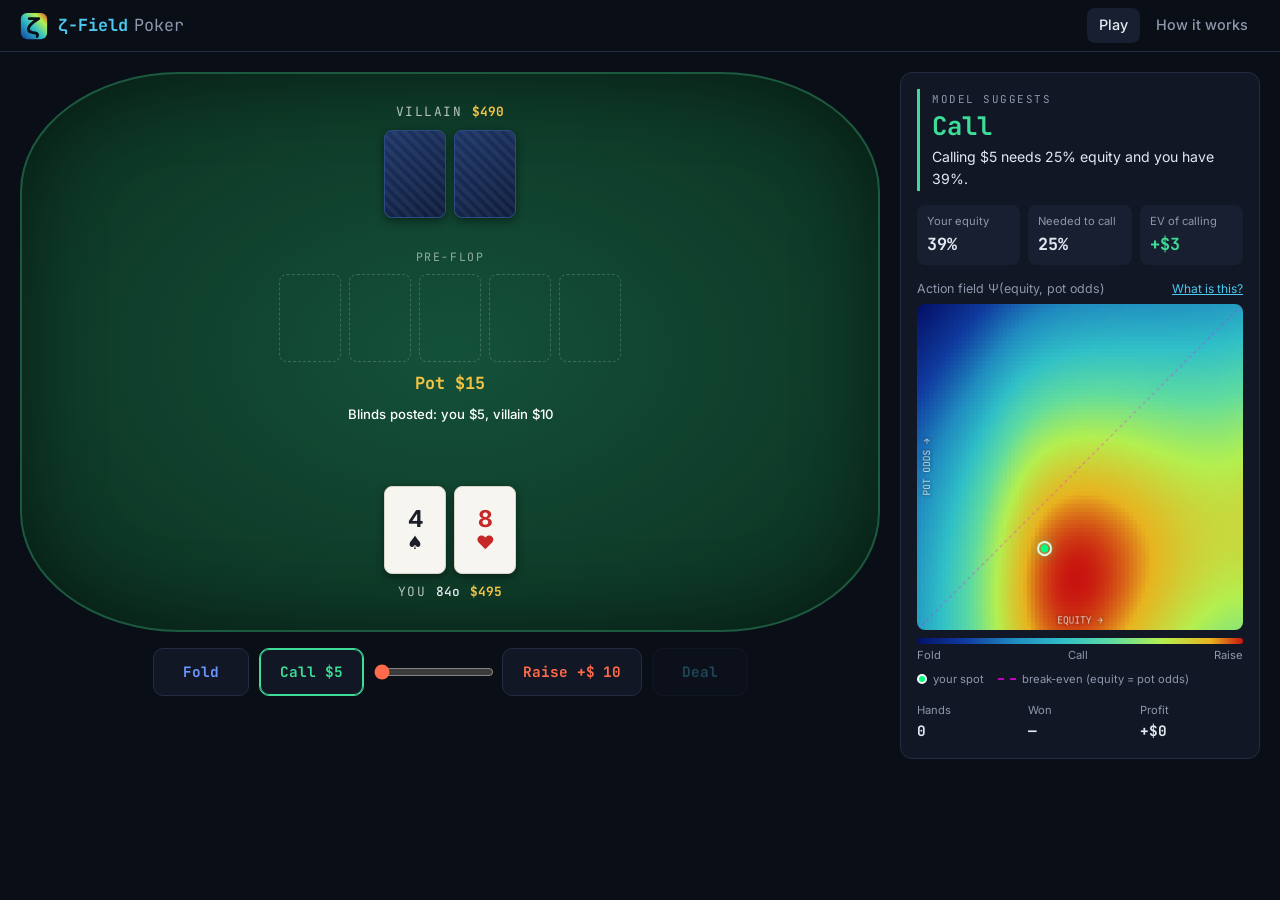
==== commit d6a48dd3: "Add ζ logo to header and as favicon" ====
--- a/portfolio/index.html
+++ b/portfolio/index.html
@@ -11,12 +11,13 @@
   <link
     href="https://fonts.googleapis.com/css2?family=Inter:wght@400;500;600;700&family=JetBrains+Mono:wght@400;500;700&display=swap"
     rel="stylesheet">
-  <link rel="stylesheet" href="style.css?v=7">
+  <link rel="icon" href="logo.svg" type="image/svg+xml">
+  <link rel="stylesheet" href="style.css?v=8">
 </head>
 
 <body class="page-play">
   <header class="topbar">
-    <a class="brand" href="index.html">ζ-Field <span>Poker</span></a>
+    <a class="brand" href="index.html"><img src="logo.svg" alt="" width="28" height="28">ζ-Field <span>Poker</span></a>
     <nav>
       <a href="index.html" aria-current="page">Play</a>
       <a href="how-it-works.html">How it works</a>
--- a/portfolio/style.css
+++ b/portfolio/style.css
@@ -82,9 +82,17 @@
   font-size: 1.05rem;
   color: var(--accent);
   text-decoration: none;
+  display: flex;
+  align-items: center;
+  gap: 10px;
+}
+
+.brand img {
+  display: block;
 }
 
 .brand span {
+  margin-left: -4px;
   color: var(--muted);
   font-weight: 400;
 }
